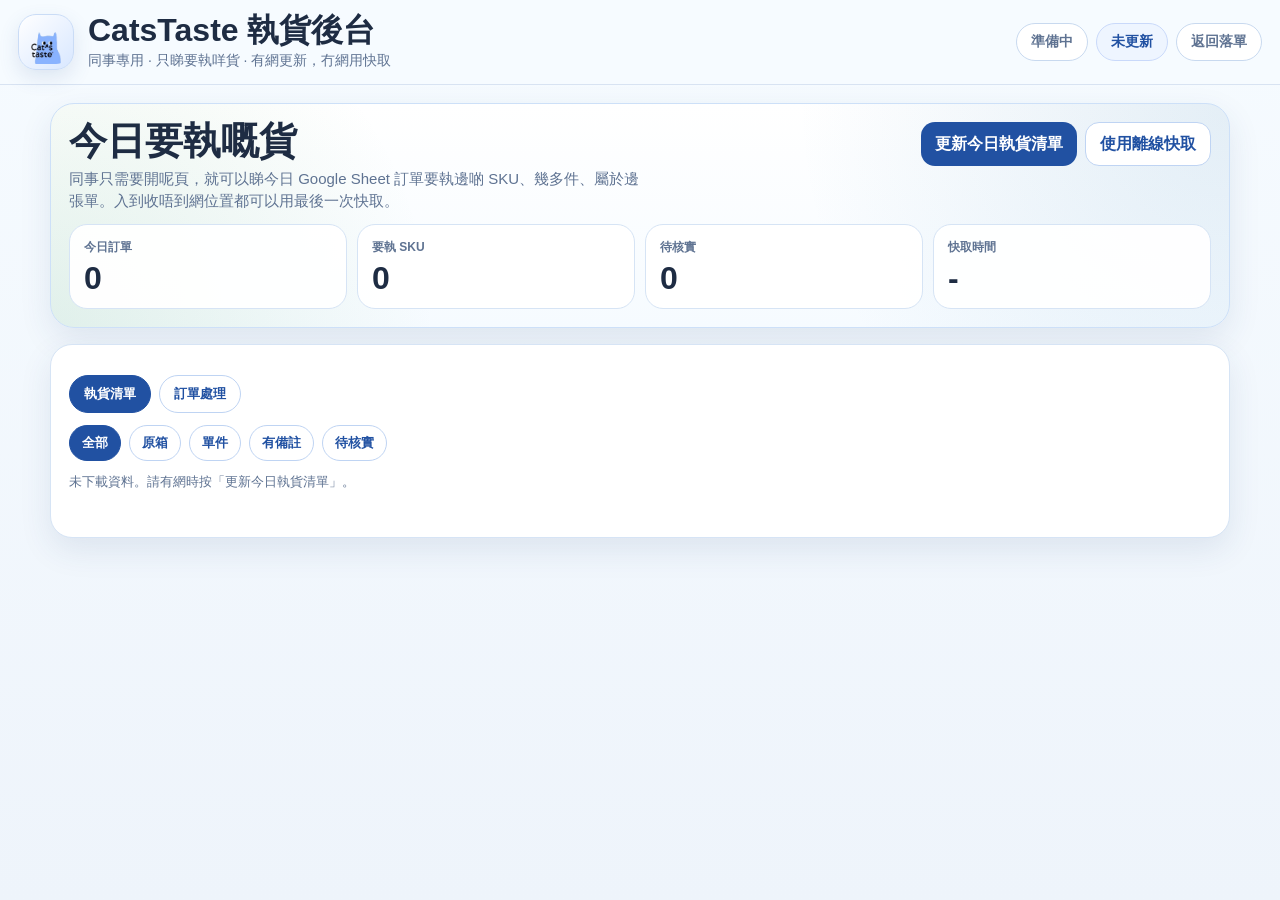
==== packing.html @ 2a374458 "Add files via upload" ====
<!doctype html>
<html lang="zh-HK">
<head>
  <meta charset="utf-8" />
  <meta name="viewport" content="width=device-width, initial-scale=1, viewport-fit=cover" />
  <title>CatsTaste 執貨後台</title>
  <link rel="manifest" href="./manifest.webmanifest" />
  <link rel="icon" href="./icon-192.png" type="image/png" />
  <style>
    :root {
      --bg: #eef4fb;
      --panel: #ffffff;
      --line: #d8e3f2;
      --ink: #1e2c43;
      --muted: #5f7392;
      --brand: #2151a2;
      --brand-soft: #dcebff;
      --ok: #13795b;
      --ok-soft: #eafaf2;
      --warn: #9a5800;
      --warn-soft: #fff5e3;
      --bad: #b42318;
      --bad-soft: #fff3f2;
      --radius: 18px;
      --shadow: 0 12px 32px rgba(39, 72, 122, 0.10);
      --tasty: #F5C842;
      --healthy: #5BAD6F;
      --purrfect: #4A90C4;
      --kitten: #F48FB1;
      --senior: #9B59B6;
      --snack: #F39C12;
    }
    * { box-sizing: border-box; }
    html, body { margin: 0; padding: 0; background: linear-gradient(180deg, #f6fbff 0%, var(--bg) 100%); color: var(--ink); font-family: "Segoe UI", "PingFang TC", "Microsoft JhengHei", sans-serif; }
    body { min-height: 100vh; }
    a { color: inherit; text-decoration: none; }
    button, input { font: inherit; }
    button {
      border: 0;
      border-radius: 14px;
      min-height: 44px;
      padding: 0 14px;
      background: var(--brand);
      color: #fff;
      font-weight: 800;
      cursor: pointer;
    }
    button.secondary {
      background: #fff;
      color: var(--brand);
      border: 1px solid #bfd4f3;
    }
    button.ghost {
      background: transparent;
      color: var(--brand);
      border: 1px dashed #bfd4f3;
    }
    input {
      width: 100%;
      min-height: 46px;
      border-radius: 14px;
      border: 1px solid #cddcf2;
      padding: 0 14px;
      background: #fff;
      color: var(--ink);
    }
    .topbar {
      position: sticky;
      top: 0;
      z-index: 10;
      display:flex;
      justify-content:space-between;
      align-items:center;
      gap: 12px;
      padding: 14px 18px;
      background: rgba(246, 251, 255, 0.96);
      border-bottom: 1px solid var(--line);
      backdrop-filter: blur(12px);
    }
    .brand {
      display:flex;
      align-items:center;
      gap: 14px;
      min-width: 0;
    }
    .logo {
      width: 56px;
      height: 56px;
      border-radius: 18px;
      background: linear-gradient(135deg, #ffffff 0%, #d8e7ff 100%);
      border: 1px solid #cadcf6;
      display:grid;
      place-items:center;
      box-shadow: 0 8px 20px rgba(62, 99, 165, 0.14);
      flex: 0 0 auto;
    }
    .logo img {
      width: 44px;
      height: 44px;
      object-fit: contain;
      border-radius: 12px;
    }
    .brand h1 {
      margin: 0;
      font-size: clamp(24px, 4vw, 32px);
      line-height: 1.05;
    }
    .subtitle {
      margin-top: 4px;
      color: var(--muted);
      font-size: 14px;
    }
    .status {
      display:flex;
      flex-wrap: wrap;
      gap: 8px;
      justify-content: flex-end;
    }
    .pill {
      display:inline-flex;
      align-items:center;
      min-height: 38px;
      padding: 0 14px;
      border-radius: 999px;
      border: 1px solid #c8d9ef;
      background: #fff;
      color: var(--muted);
      font-size: 14px;
      font-weight: 800;
    }
    .pill.ok { color: var(--ok); background: var(--ok-soft); border-color: #bde7d1; }
    .pill.warn { color: var(--warn); background: var(--warn-soft); border-color: #ffd79d; }
    .pill.bad { color: var(--bad); background: var(--bad-soft); border-color: #ffcfc9; }
    .pill.info { color: var(--brand); background: #eef5ff; border-color: #c9d9fa; }
    main {
      width: min(1180px, calc(100vw - 24px));
      margin: 18px auto 28px;
      display:grid;
      gap: 16px;
    }
    .hero {
      display:grid;
      gap: 12px;
      padding: 18px;
      border: 1px solid #cde0f8;
      border-radius: 24px;
      background:
        radial-gradient(circle at top right, rgba(74, 144, 196, .15), transparent 36%),
        radial-gradient(circle at left bottom, rgba(91, 173, 111, .14), transparent 32%),
        linear-gradient(180deg, #ffffff 0%, #f6fbff 100%);
      box-shadow: var(--shadow);
    }
    .hero-head {
      display:flex;
      justify-content:space-between;
      gap: 14px;
      align-items:flex-start;
      flex-wrap: wrap;
    }
    .hero h2 {
      margin: 0;
      font-size: clamp(26px, 4vw, 38px);
      line-height: 1;
    }
    .hero p {
      margin: 8px 0 0;
      color: var(--muted);
      font-size: 15px;
      line-height: 1.45;
      max-width: 70ch;
    }
    .hero-actions {
      display:flex;
      flex-wrap: wrap;
      gap: 8px;
    }
    .stats {
      display:grid;
      grid-template-columns: repeat(4, minmax(0, 1fr));
      gap: 10px;
    }
    .stat {
      padding: 14px;
      border-radius: 18px;
      border: 1px solid #d6e4f5;
      background: rgba(255,255,255,.96);
    }
    .stat span {
      display:block;
      font-size: 12px;
      color: var(--muted);
      font-weight: 700;
    }
    .stat strong {
      display:block;
      margin-top: 6px;
      font-size: clamp(24px, 4vw, 32px);
      line-height: 1;
    }
    .card {
      padding: 18px;
      border-radius: 22px;
      border: 1px solid #d6e4f5;
      background: #fff;
      box-shadow: var(--shadow);
    }
    .filter-row {
      display:flex;
      gap: 8px;
      flex-wrap: wrap;
      margin-top: 12px;
    }
    .filter-row button {
      min-height: 36px;
      padding: 0 12px;
      border-radius: 999px;
      background: #fff;
      color: var(--brand);
      border: 1px solid #bfd4f3;
      font-size: 13px;
    }
    .filter-row button.active {
      background: var(--brand);
      color: #fff;
      border-color: var(--brand);
    }
    .status-line {
      margin-top: 12px;
      color: var(--muted);
      font-size: 13px;
      line-height: 1.45;
    }
    .packing-list {
      display:grid;
      gap: 12px;
      margin-top: 14px;
    }
    .packing-item {
      border: 1px solid #d9e4f6;
      border-left: 8px solid var(--series-color, #6B7A90);
      border-radius: 20px;
      background: linear-gradient(180deg, #ffffff 0%, var(--series-soft, #f8fbff) 100%);
      padding: 14px;
      display:grid;
      gap: 12px;
    }
    .packing-top {
      display:grid;
      grid-template-columns: minmax(0, 1fr) auto;
      gap: 12px;
      align-items:start;
    }
    .packing-sku {
      display:flex;
      flex-wrap: wrap;
      gap: 8px;
      align-items:center;
      font-weight: 900;
      font-size: 18px;
    }
    .packing-badge {
      display:inline-flex;
      align-items:center;
      min-height: 28px;
      padding: 0 10px;
      border-radius: 999px;
      border: 1px solid #d7e3f3;
      background: #fff;
      color: var(--muted);
      font-size: 12px;
      font-weight: 800;
    }
    .packing-name {
      margin-top: 6px;
      color: var(--muted);
      line-height: 1.4;
      font-size: 14px;
    }
    .packing-qty {
      text-align:right;
      color: var(--brand);
      font-size: clamp(28px, 4vw, 38px);
      font-weight: 900;
      line-height: 1;
      white-space: nowrap;
    }
    .packing-qty span {
      display:block;
      margin-top: 6px;
      font-size: 12px;
      color: var(--muted);
      font-weight: 700;
    }
    .packing-meta {
      display:flex;
      flex-wrap:wrap;
      gap: 8px;
    }
    .packing-meta span {
      display:inline-flex;
      align-items:center;
      min-height: 30px;
      padding: 0 10px;
      border-radius: 999px;
      border:1px solid #d7e3f3;
      background:#fff;
      color: var(--muted);
      font-size: 12px;
      font-weight: 800;
    }
    .order-list {
      display:grid;
      gap: 8px;
    }
    .view-switch {
      display:flex;
      gap: 8px;
      flex-wrap: wrap;
      margin-top: 12px;
    }
    .view-switch button {
      min-height: 38px;
      padding: 0 14px;
      border-radius: 999px;
      background: #fff;
      color: var(--brand);
      border: 1px solid #bfd4f3;
      font-size: 13px;
      font-weight: 800;
    }
    .view-switch button.active {
      background: var(--brand);
      color: #fff;
      border-color: var(--brand);
    }
    .order-row {
      display:grid;
      grid-template-columns: minmax(0, 1fr) auto;
      gap: 10px;
      border-top: 1px dashed #d7e3f3;
      padding-top: 10px;
    }
    .order-row:first-child {
      border-top: 0;
      padding-top: 0;
    }
    .order-head {
      display:flex;
      flex-wrap:wrap;
      gap: 8px;
      align-items:center;
      font-weight: 900;
      font-size: 13px;
    }
    .order-head .person {
      color: var(--muted);
      font-weight: 700;
    }
    .order-note {
      margin-top: 6px;
      padding: 8px 10px;
      border-radius: 12px;
      border: 1px solid #ffd89c;
      background: #fff7e6;
      color: #8b4c00;
      font-size: 12px;
      line-height: 1.4;
      overflow-wrap:anywhere;
    }
    .order-qty {
      text-align:right;
      font-size: 22px;
      font-weight: 900;
      color: var(--brand);
      white-space: nowrap;
    }
    .order-qty span {
      display:block;
      margin-top: 3px;
      color: var(--muted);
      font-size: 11px;
      font-weight: 700;
    }
    .orders-board {
      display:grid;
      gap: 12px;
      margin-top: 14px;
    }
    .order-card {
      border: 1px solid #d9e4f6;
      border-radius: 20px;
      background: linear-gradient(180deg, #ffffff 0%, #f8fbff 100%);
      padding: 14px;
      display:grid;
      gap: 10px;
    }
    .order-card.needs-send {
      border-color: #ffd79d;
      box-shadow: inset 0 0 0 1px rgba(154, 88, 0, 0.08);
    }
    .order-card.sent-check {
      border-color: #c9d9fa;
    }
    .order-card.verified {
      border-color: #bde7d1;
    }
    .order-card-top {
      display:grid;
      grid-template-columns: minmax(0, 1fr) auto;
      gap: 10px;
      align-items:start;
    }
    .order-card-head {
      display:flex;
      flex-wrap: wrap;
      gap: 8px;
      align-items:center;
    }
    .order-card-head strong {
      font-size: 18px;
    }
    .order-card-meta {
      color: var(--muted);
      font-size: 12px;
      line-height: 1.45;
    }
    .order-card-total {
      text-align:right;
      font-size: 28px;
      line-height: 1;
      font-weight: 900;
      color: var(--brand);
      white-space: nowrap;
    }
    .order-card-total span {
      display:block;
      margin-top: 6px;
      color: var(--muted);
      font-size: 12px;
      font-weight: 700;
    }
    .order-contact {
      display:grid;
      gap: 8px;
      padding: 10px 12px;
      border-radius: 16px;
      border: 1px solid #d9e4f6;
      background: #fff;
    }
    .order-contact strong {
      font-size: 16px;
    }
    .order-address {
      color: var(--muted);
      font-size: 13px;
      line-height: 1.45;
      overflow-wrap:anywhere;
    }
    .order-items {
      display:grid;
      gap: 6px;
    }
    .order-item-line {
      display:flex;
      justify-content:space-between;
      gap: 10px;
      padding: 8px 10px;
      border-radius: 14px;
      background: #fff;
      border: 1px solid #e1e8f5;
      font-size: 13px;
    }
    .order-item-line strong {
      display:block;
      font-size: 13px;
    }
    .order-item-line span {
      color: var(--muted);
      font-size: 12px;
    }
    .order-notes {
      display:grid;
      gap: 8px;
    }
    .order-note-block {
      padding: 10px 12px;
      border-radius: 14px;
      border: 1px solid #ffd89c;
      background: #fff7e6;
      color: #8b4c00;
      font-size: 13px;
      line-height: 1.45;
      overflow-wrap:anywhere;
    }
    .order-actions {
      display:grid;
      grid-template-columns: repeat(4, minmax(0, 1fr));
      gap: 8px;
    }
    .order-actions button {
      min-height: 40px;
      padding: 0 10px;
      font-size: 13px;
    }
    .empty {
      padding: 20px;
      border: 1px dashed #bfd4f3;
      border-radius: 18px;
      background: #f7fbff;
      color: var(--muted);
      text-align: center;
      line-height: 1.45;
    }
    @media (max-width: 900px) {
      .stats { grid-template-columns: repeat(2, minmax(0, 1fr)); }
    }
    @media (max-width: 640px) {
      .topbar { padding: 12px; }
      .brand { gap: 10px; }
      .logo { width: 48px; height: 48px; border-radius: 14px; }
      .logo img { width: 36px; height: 36px; }
      .subtitle { font-size: 13px; }
      main { width: min(100vw - 14px, 100%); margin: 10px auto 20px; }
      .hero, .card { padding: 14px; border-radius: 18px; }
      .stats { grid-template-columns: 1fr; }
      .filter-row {
        overflow:auto;
        flex-wrap: nowrap;
        padding-bottom: 2px;
      }
      .packing-top,
      .order-row,
      .order-card-top { grid-template-columns: 1fr; }
      .packing-qty,
      .order-qty,
      .order-card-total { text-align:left; }
      .order-actions { grid-template-columns: 1fr 1fr; }
    }
  </style>
</head>
<body>
  <header class="topbar">
    <div class="brand">
      <a class="logo" href="./index.html"><img src="./brand-logo.png" alt="CatsTaste" /></a>
      <div>
        <h1>CatsTaste 執貨後台</h1>
        <div class="subtitle">同事專用 · 只睇要執咩貨 · 有網更新，冇網用快取</div>
      </div>
    </div>
    <div class="status">
      <span id="onlinePill" class="pill">準備中</span>
      <span id="cachePill" class="pill info">未更新</span>
      <a class="pill" href="./index.html">返回落單</a>
    </div>
  </header>

  <main>
    <section class="hero">
      <div class="hero-head">
        <div>
          <h2>今日要執嘅貨</h2>
          <p>同事只需要開呢頁，就可以睇今日 Google Sheet 訂單要執邊啲 SKU、幾多件、屬於邊張單。入到收唔到網位置都可以用最後一次快取。</p>
        </div>
        <div class="hero-actions">
          <button id="refreshBtn" type="button">更新今日執貨清單</button>
          <button id="useCacheBtn" class="secondary" type="button">使用離線快取</button>
        </div>
      </div>
      <div class="stats">
        <div class="stat"><span>今日訂單</span><strong id="orderCount">0</strong></div>
        <div class="stat"><span>要執 SKU</span><strong id="skuCount">0</strong></div>
        <div class="stat"><span>待核實</span><strong id="followCount">0</strong></div>
        <div class="stat"><span>快取時間</span><strong id="cacheTime">-</strong></div>
      </div>
    </section>

    <section class="card">
      <div class="view-switch" id="viewSwitch">
        <button type="button" class="active" data-view="packing">執貨清單</button>
        <button type="button" data-view="orders">訂單處理</button>
      </div>
      <div class="filter-row" id="filterRow">
        <button type="button" class="active" data-filter="all">全部</button>
        <button type="button" data-filter="box">原箱</button>
        <button type="button" data-filter="unit">單件</button>
        <button type="button" data-filter="note">有備註</button>
        <button type="button" data-filter="unverified">待核實</button>
      </div>
      <div id="statusLine" class="status-line">未下載資料。請有網時按「更新今日執貨清單」。</div>
      <div id="packingList" class="packing-list"></div>
      <div id="ordersBoard" class="orders-board" hidden></div>
    </section>
  </main>

  <script>
    const $ = (id) => document.getElementById(id);
    const DEFAULT_SCRIPT_URL = 'https://script.google.com/macros/s/AKfycbxhmQKohp7H01gnBpp4hiVYvU4l6QkB82x8EfpaQN5wMLIqX-4D0SJcjOweo195Hwe5/exec';
    const SETTINGS_KEY = 'catstaste_order_settings_v1';
    const PACKING_CACHE_KEY = 'catstaste_packing_dashboard_cache_v1';
    const money = (n) => 'HK$' + (Number(n || 0)).toFixed(2).replace(/\\.00$/, '');
    let latestSheetDashboard = null;
    let currentView = 'packing';
    let packingViewFilter = 'all';
    let packingSortMode = 'qty';

    function htmlEscape(s) {
      return String(s ?? '').replace(/[&<>\"']/g, ch => ({'&':'&amp;','<':'&lt;','>':'&gt;','\"':'&quot;',"'":'&#39;'}[ch]));
    }

    function loadSettings() {
      const defaults = { syncUrl: DEFAULT_SCRIPT_URL };
      try {
        const saved = JSON.parse(localStorage.getItem(SETTINGS_KEY) || '{}');
        return { ...defaults, ...saved, syncUrl: DEFAULT_SCRIPT_URL };
      } catch {
        return defaults;
      }
    }

    function scriptUrl() {
      return (loadSettings().syncUrl || DEFAULT_SCRIPT_URL).trim();
    }

    function jsonp(url, params={}, timeoutMs=15000) {
      return new Promise((resolve, reject) => {
        const cb = 'ct_pack_' + Date.now() + '_' + Math.random().toString(16).slice(2);
        const qs = new URLSearchParams({ ...params, callback: cb, _ts: Date.now() });
        const sep = url.includes('?') ? '&' : '?';
        const script = document.createElement('script');
        let settled = false;
        const timer = setTimeout(() => {
          cleanup();
          reject(new Error('讀取逾時，請檢查 Google Apps Script。'));
        }, timeoutMs);
        function cleanup() {
          clearTimeout(timer);
          delete window[cb];
          script.remove();
        }
        window[cb] = (data) => {
          if (settled) return;
          settled = true;
          cleanup();
          resolve(data);
        };
        script.onerror = () => {
          if (settled) return;
          settled = true;
          cleanup();
          reject(new Error('網絡或 Script 載入失敗。'));
        };
        script.src = url + sep + qs.toString();
        document.body.appendChild(script);
      });
    }

    function productSeriesTheme(category) {
      const text = String(category || '');
      if (text.includes('Tasty')) return { color: '#F5C842', ink: '#2f2400', soft: 'rgba(245, 200, 66, .13)' };
      if (text.includes('Healthy')) return { color: '#5BAD6F', ink: '#ffffff', soft: 'rgba(91, 173, 111, .12)' };
      if (text.includes('Purrfect') || text.includes('主食罐')) return { color: '#4A90C4', ink: '#ffffff', soft: 'rgba(74, 144, 196, .12)' };
      if (text.includes('Kitten')) return { color: '#F48FB1', ink: '#401124', soft: 'rgba(244, 143, 177, .14)' };
      if (text.includes('Senior')) return { color: '#9B59B6', ink: '#ffffff', soft: 'rgba(155, 89, 182, .12)' };
      if (text.includes('Snack')) return { color: '#F39C12', ink: '#2d1800', soft: 'rgba(243, 156, 18, .14)' };
      return { color: '#6B7A90', ink: '#ffffff', soft: 'rgba(107, 122, 144, .10)' };
    }

    function productSeriesLabel(category) {
      const text = String(category || '');
      if (text.includes('Tasty')) return 'Tasty';
      if (text.includes('Healthy')) return 'Healthy';
      if (text.includes('Purrfect') || text.includes('主食罐')) return 'Purrfect';
      if (text.includes('Kitten')) return 'Kitten';
      if (text.includes('Senior')) return 'Senior 7+';
      if (text.includes('Snack')) return 'Snack';
      return text || '其他';
    }

    function isVerifiedStatus(status) {
      return status === 'verified' || status === 'synced';
    }

    function syncStatusLabel(status) {
      return {
        pending: '未同步',
        syncing: '送出中',
        failed: '送出失敗',
        sent_unverified: '已送出未核實',
        verified: '已核實',
        synced: '已核實'
      }[status] || status || '未同步';
    }

    function syncPillClass(status) {
      if (isVerifiedStatus(status)) return 'pill ok';
      if (status === 'sent_unverified') return 'pill info';
      if (status === 'failed') return 'pill bad';
      return 'pill warn';
    }

    function savePackingDashboardCache(data) {
      if (!data || !data.ok) return;
      try {
        localStorage.setItem(PACKING_CACHE_KEY, JSON.stringify({ ...data, cachedAt: new Date().toLocaleString('sv-SE', { hour12: false, timeZone: 'Asia/Hong_Kong' }) }));
      } catch (err) {
        console.warn('cache save failed', err);
      }
    }

    function loadPackingDashboardCache() {
      try {
        const cached = JSON.parse(localStorage.getItem(PACKING_CACHE_KEY) || 'null');
        if (cached && cached.ok) {
          latestSheetDashboard = cached;
          renderPackingPage();
          return true;
        }
      } catch (err) {
        console.warn('cache load failed', err);
      }
      return false;
    }

    function packingDashboardAgeText(data) {
      if (!data) return '未更新';
      const when = data.cachedAt || data.serverTime || '';
      if (!when) return '已快取';
      return String(when).replace('T', ' ').slice(0, 16);
    }

    function buildPackingRowsForApp(data) {
      const map = {};
      const orders = (data && data.todayOrderCards) || [];
      orders.forEach(order => {
        (order.items || []).forEach(item => {
          const sku = String(item.sku || '').toUpperCase();
          if (!sku) return;
          const mode = item.priceMode === 'box' ? '原箱' : '單件';
          const key = `${sku}|${mode}`;
          if (!map[key]) {
            map[key] = {
              sku,
              mode,
              product: item.name || '',
              qty: 0,
              amount: 0,
              orderCount: 0,
              noteCount: 0,
              unverifiedCount: 0,
              category: item.category || '',
              orders: []
            };
          }
          const qty = Number(item.qty || 0);
          const noteText = [order.notes, order.staffNotes].filter(Boolean).join(' / ');
          map[key].qty += qty;
          map[key].amount += Number(item.lineSubtotal || 0);
          map[key].orderCount += 1;
          if (noteText) map[key].noteCount += 1;
          if (!isVerifiedStatus(order.syncStatus)) map[key].unverifiedCount += 1;
          map[key].orders.push({
            orderId: order.orderId || '',
            customerName: order.customerName || '',
            qty,
            status: order.syncStatus || '',
            notes: noteText
          });
        });
      });
      return Object.values(map);
    }

    function matchesPackingFilter(row) {
      if (packingViewFilter === 'box') return row.mode === '原箱';
      if (packingViewFilter === 'unit') return row.mode === '單件';
      if (packingViewFilter === 'note') return row.noteCount > 0;
      if (packingViewFilter === 'unverified') return row.unverifiedCount > 0;
      return true;
    }

    function sortPackingRows(rows) {
      const copy = rows.slice();
      if (packingSortMode === 'sku') {
        return copy.sort((a, b) => String(a.sku).localeCompare(String(b.sku)) || String(a.mode).localeCompare(String(b.mode)));
      }
      return copy.sort((a, b) => {
        if (Number(b.qty || 0) !== Number(a.qty || 0)) return Number(b.qty || 0) - Number(a.qty || 0);
        return String(a.sku).localeCompare(String(b.sku)) || String(a.mode).localeCompare(String(b.mode));
      });
    }

    function syncFilterButtons() {
      document.querySelectorAll('#filterRow button').forEach(btn => {
        btn.classList.toggle('active', btn.dataset.filter === packingViewFilter);
      });
      $('sortBtn').textContent = packingSortMode === 'qty' ? '數量優先' : 'SKU 排序';
    }

    function syncViewButtons() {
      document.querySelectorAll('#viewSwitch button').forEach(btn => {
        btn.classList.toggle('active', btn.dataset.view === currentView);
      });
      const packingMode = currentView === 'packing';
      $('packingList').hidden = !packingMode;
      $('ordersBoard').hidden = packingMode;
      $('filterRow').style.display = packingMode ? 'flex' : 'none';
      $('sortBtn').style.display = packingMode ? '' : 'none';
    }

    function buildSheetReceiptText(order) {
      if (order.whatsappText) return order.whatsappText;
      const itemText = (order.items || []).map(item => {
        const mode = item.priceMode === 'box' ? '原箱' : '單件';
        return `- ${item.name || item.sku || ''} (${item.sku || ''}) ${mode} x${Number(item.qty || 0)}`;
      }).join('\n');
      return `Hi ${order.customerName || ''}，以下係你嘅預訂單：\n\nOrder No: ${order.orderId || ''}\n\n${itemText}\n\n優惠後應收：${money(order.total || 0)}\n\n送貨地址：${order.address || ''}\n\n請核對資料，多謝。`;
    }

    async function copyText(text, successMessage) {
      try {
        await navigator.clipboard.writeText(text || '');
        $('statusLine').textContent = successMessage;
      } catch {
        $('statusLine').textContent = '複製失敗，請手動選取文字。';
      }
    }

    async function markVerifiedOnServer(order) {
      const payload = { ...order, action: 'markVerifiedOrder' };
      const res = await fetch(scriptUrl(), {
        method: 'POST',
        headers: { 'Content-Type': 'application/json' },
        body: JSON.stringify(payload)
      });
      const data = await res.json();
      if (!data || !data.ok) throw new Error((data && data.error) || '更新失敗');
      return data;
    }

    async function handleOrderAction(action, orderId) {
      const data = latestSheetDashboard;
      const order = ((data && data.todayOrderCards) || []).find(o => String(o.orderId) === String(orderId));
      if (!order) return;
      if (action === 'copyWhatsapp') return copyText(buildSheetReceiptText(order), `已複製 ${orderId} 嘅 WhatsApp 文字。`);
      if (action === 'copyAddress') return copyText(`${order.customerName || ''}\n${order.phone || ''}\n${order.address || ''}`.trim(), `已複製 ${orderId} 嘅地址資料。`);
      if (action === 'copyOrder') return copyText(`${order.orderId}\n${order.itemsText || ''}\n總額：${money(order.total || 0)}`, `已複製 ${orderId} 嘅訂單摘要。`);
      if (action === 'markVerified') {
        if (String(order.syncStatus || '') === 'verified' || String(order.syncStatus || '') === 'synced') {
          $('statusLine').textContent = `${orderId} 已經係已核實。`;
          return;
        }
        if (!navigator.onLine) {
          $('statusLine').textContent = '目前離線，未能更新核實狀態。';
          return;
        }
        try {
          $('statusLine').textContent = `正在更新 ${orderId} 為已核實...`;
          await markVerifiedOnServer(order);
          await refreshSheetDashboard(false);
          $('statusLine').textContent = `${orderId} 已更新為已核實。`;
        } catch (err) {
          $('statusLine').textContent = `更新 ${orderId} 失敗：${String(err && err.message ? err.message : err)}`;
        }
      }
    }

    function renderOrdersBoard(data, filteredOrders) {
      $('ordersBoard').innerHTML = filteredOrders.map(order => {
        const itemRows = (order.items || []).map(item => {
          const mode = item.priceMode === 'box' ? '原箱' : '單件';
          return `<div class="order-item-line">
            <div>
              <strong>${htmlEscape(item.name || item.sku || '')}</strong>
              <span>${htmlEscape(item.sku || '')} · ${htmlEscape(mode)}</span>
            </div>
            <div>x ${Number(item.qty || 0)}</div>
          </div>`;
        }).join('') || '<div class="empty">呢張單未有商品。</div>';
        const notes = [
          order.notes ? `<div class="order-note-block"><strong>客人備註</strong><br>${htmlEscape(order.notes)}</div>` : '',
          order.staffNotes ? `<div class="order-note-block"><strong>同事備註</strong><br>${htmlEscape(order.staffNotes)}</div>` : ''
        ].join('');
        const cls = isVerifiedStatus(order.syncStatus) ? 'verified' : order.syncStatus === 'sent_unverified' ? 'sent-check' : 'needs-send';
        return `<div class="order-card ${cls}">
          <div class="order-card-top">
            <div>
              <div class="order-card-head">
                <strong>${htmlEscape(order.orderId || '')}</strong>
                <span class="${syncPillClass(order.syncStatus)}">${htmlEscape(syncStatusLabel(order.syncStatus))}</span>
              </div>
              <div class="order-card-meta">${htmlEscape(order.createdAt || '')} · ${htmlEscape(order.staffName || '')} · ${htmlEscape(order.deviceId || '')}</div>
            </div>
            <div class="order-card-total">${money(order.total || 0)}<span>${Number(order.itemCount || 0)} 件</span></div>
          </div>
          <div class="order-contact">
            <strong>${htmlEscape(order.customerName || '未填客人')}</strong>
            <div>${htmlEscape(order.phone || '未填 WhatsApp')}</div>
            <div class="order-address">${htmlEscape(order.address || '未填地址')}</div>
          </div>
          <div class="order-items">${itemRows}</div>
          ${notes ? `<div class="order-notes">${notes}</div>` : ''}
          <div class="order-actions">
            <button type="button" class="secondary" onclick="handlePackingOrderAction('copyWhatsapp','${htmlEscape(order.orderId || '')}')">複製 WhatsApp</button>
            <button type="button" class="secondary" onclick="handlePackingOrderAction('copyAddress','${htmlEscape(order.orderId || '')}')">複製地址</button>
            <button type="button" class="secondary" onclick="handlePackingOrderAction('copyOrder','${htmlEscape(order.orderId || '')}')">複製摘要</button>
            <button type="button" onclick="handlePackingOrderAction('markVerified','${htmlEscape(order.orderId || '')}')">${isVerifiedStatus(order.syncStatus) ? '已核實' : '標記已核實'}</button>
          </div>
        </div>`;
      }).join('') || '<div class="empty">搵唔到符合條件嘅訂單。</div>';
    }

    function renderPackingPage() {
      const data = latestSheetDashboard;
      const online = navigator.onLine;
      $('onlinePill').textContent = online ? 'Online' : '離線';
      $('onlinePill').className = online ? 'pill ok' : 'pill warn';
      $('cachePill').textContent = data ? `快取 ${packingDashboardAgeText(data)}` : '未更新';
      $('cacheTime').textContent = data ? packingDashboardAgeText(data).slice(11, 16) || '已更新' : '-';
      syncViewButtons();
      if (!data || !data.ok) {
        $('orderCount').textContent = '0';
        $('skuCount').textContent = '0';
        $('followCount').textContent = '0';
        $('statusLine').textContent = '未下載資料。請有網時按「更新今日執貨清單」，之後冇網都可以開呢頁用最後一次快取。';
        $('packingList').innerHTML = '<div class="empty">未有執貨資料。</div>';
        $('ordersBoard').innerHTML = '<div class="empty">未有訂單資料。</div>';
        return;
      }

      const rows = sortPackingRows(buildPackingRowsForApp(data));
      const orders = ((data && data.todayOrderCards) || []).slice();
      const filtered = rows.filter(row => {
        if (!matchesPackingFilter(row)) return false;
        return true;
      });
      $('orderCount').textContent = Number(data.todayOrders || 0);
      $('skuCount').textContent = rows.length;
      $('followCount').textContent = Number(data.followUpCount || 0);
      const filterLabel = packingViewFilter === 'all' ? '全部' : packingViewFilter === 'box' ? '原箱' : packingViewFilter === 'unit' ? '單件' : packingViewFilter === 'note' ? '有備註' : '待核實';
      $('statusLine').textContent = currentView === 'packing'
        ? `${packingDashboardAgeText(data)} · ${online ? '可更新最新資料' : '目前離線，正使用快取'} · ${filterLabel} · 顯示 ${filtered.length}/${rows.length} 個執貨項目`
        : `${packingDashboardAgeText(data)} · ${online ? '可更新最新資料' : '目前離線，正使用快取'} · 顯示 ${orders.length}/${Number(data.todayOrders || 0)} 張訂單`;
      syncFilterButtons();

      $('packingList').innerHTML = filtered.map(row => {
        const theme = productSeriesTheme(row.category);
        const orderRows = row.orders.slice().sort((a, b) => String(a.orderId).localeCompare(String(b.orderId))).map(order => `
          <div class="order-row">
            <div>
              <div class="order-head">
                <span>${htmlEscape(order.orderId)}</span>
                ${order.customerName ? `<span class="person">${htmlEscape(order.customerName)}</span>` : ''}
                <span class="${syncPillClass(order.status)}">${htmlEscape(syncStatusLabel(order.status))}</span>
              </div>
              ${order.notes ? `<div class="order-note">${htmlEscape(order.notes)}</div>` : ''}
            </div>
            <div class="order-qty">x ${Number(order.qty || 0)}<span>${row.mode}</span></div>
          </div>
        `).join('');
        return `
          <div class="packing-item" style="--series-color:${theme.color};--series-soft:${theme.soft}">
            <div class="packing-top">
              <div>
                <div class="packing-sku">
                  <span>${htmlEscape(row.sku)}</span>
                  <span class="packing-badge">${htmlEscape(row.mode)}</span>
                </div>
                <div class="packing-name">${htmlEscape(row.product || '')}</div>
              </div>
              <div class="packing-qty">x ${Number(row.qty || 0)}<span>${money(row.amount || 0)}</span></div>
            </div>
            <div class="packing-meta">
              <span>${htmlEscape(productSeriesLabel(row.category || ''))}</span>
              <span>${row.orderCount} 張單</span>
              ${row.noteCount ? `<span>備註 ${row.noteCount}</span>` : ''}
              ${row.unverifiedCount ? `<span>待核實 ${row.unverifiedCount}</span>` : '<span>全部已核實</span>'}
            </div>
            <div class="order-list">${orderRows}</div>
          </div>
        `;
      }).join('') || '<div class="empty">搵唔到符合條件嘅執貨項目。</div>';
      renderOrdersBoard(data, orders);
    }

    async function refreshSheetDashboard(showMessage = true) {
      if (!scriptUrl()) return;
      if (!navigator.onLine) {
        loadPackingDashboardCache();
        return;
      }
      try {
        $('statusLine').textContent = '正在讀取 Google Sheet 今日執貨資料...';
        const data = await jsonp(scriptUrl(), { action: 'sheetSummary' }, 22000);
        if (!data || !data.ok) throw new Error('讀取資料失敗');
        latestSheetDashboard = data;
        savePackingDashboardCache(data);
        renderPackingPage();
      } catch (err) {
        loadPackingDashboardCache();
        $('statusLine').textContent = '讀取 Google Sheet 失敗，已改用最後一次快取。';
      }
    }

    function registerSW() {
      if ('serviceWorker' in navigator) {
        navigator.serviceWorker.register('./service-worker.js').catch(() => {});
      }
    }

    $('refreshBtn').addEventListener('click', () => refreshSheetDashboard(true));
    $('useCacheBtn').addEventListener('click', () => loadPackingDashboardCache());
    $('sortBtn').addEventListener('click', () => {
      packingSortMode = packingSortMode === 'qty' ? 'sku' : 'qty';
      renderPackingPage();
    });
    document.querySelectorAll('#filterRow button').forEach(btn => btn.addEventListener('click', () => {
      packingViewFilter = btn.dataset.filter || 'all';
      renderPackingPage();
    }));
    document.querySelectorAll('#viewSwitch button').forEach(btn => btn.addEventListener('click', () => {
      currentView = btn.dataset.view || 'packing';
      renderPackingPage();
    }));
    window.addEventListener('online', renderPackingPage);
    window.addEventListener('offline', renderPackingPage);
    window.handlePackingOrderAction = handleOrderAction;

    (async function boot() {
      registerSW();
      loadPackingDashboardCache();
      renderPackingPage();
      if (navigator.onLine) refreshSheetDashboard(false);
    })();
  </script>
</body>
</html>
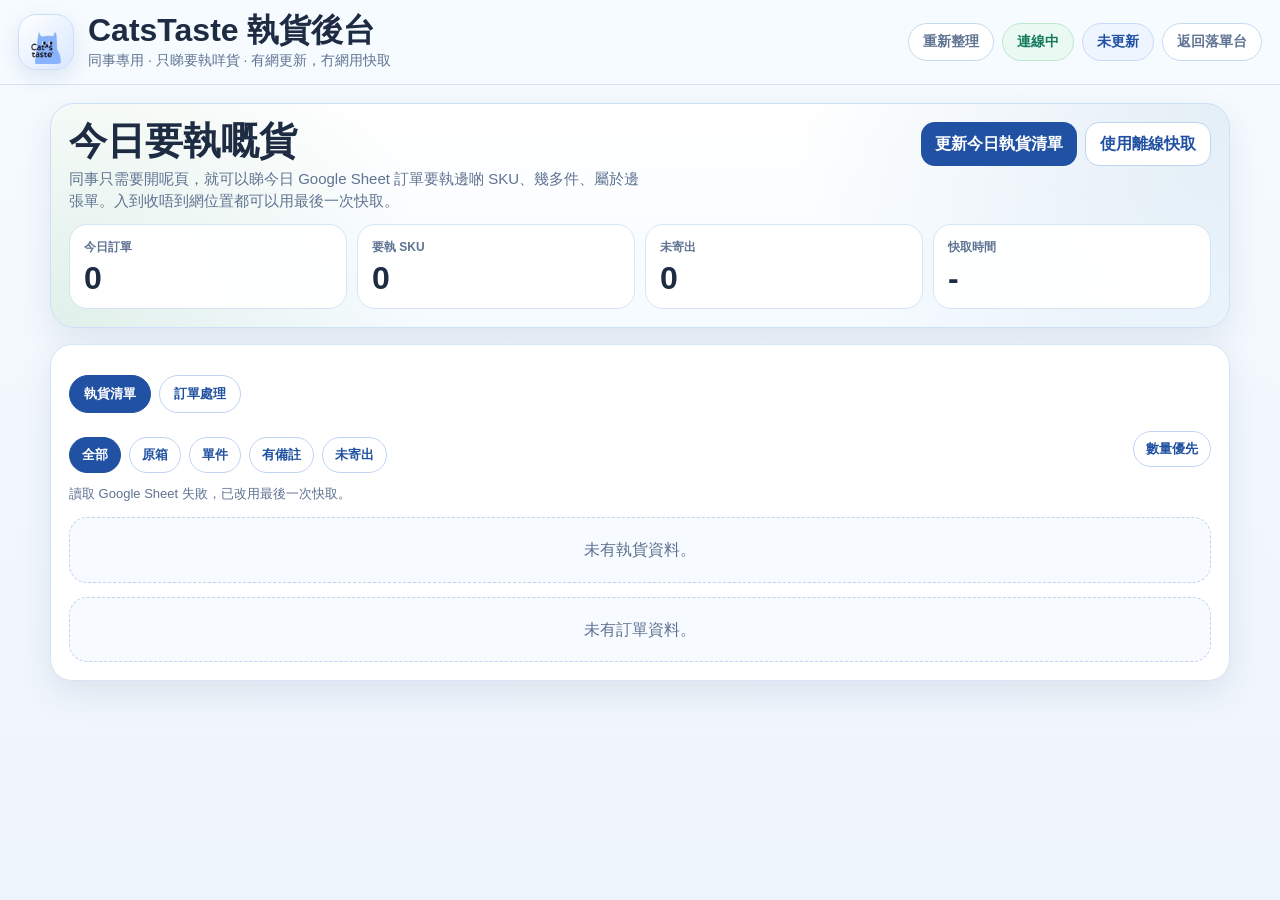
==== commit 424e09e7: "Add files via upload" ====
--- a/packing.html
+++ b/packing.html
@@ -1,542 +1,12 @@
-<!doctype html>
+﻿<!doctype html>
 <html lang="zh-HK">
 <head>
   <meta charset="utf-8" />
   <meta name="viewport" content="width=device-width, initial-scale=1, viewport-fit=cover" />
   <title>CatsTaste 執貨後台</title>
   <link rel="manifest" href="./manifest.webmanifest" />
-  <link rel="icon" href="./icon-192.png" type="image/png" />
-  <style>
-    :root {
-      --bg: #eef4fb;
-      --panel: #ffffff;
-      --line: #d8e3f2;
-      --ink: #1e2c43;
-      --muted: #5f7392;
-      --brand: #2151a2;
-      --brand-soft: #dcebff;
-      --ok: #13795b;
-      --ok-soft: #eafaf2;
-      --warn: #9a5800;
-      --warn-soft: #fff5e3;
-      --bad: #b42318;
-      --bad-soft: #fff3f2;
-      --radius: 18px;
-      --shadow: 0 12px 32px rgba(39, 72, 122, 0.10);
-      --tasty: #F5C842;
-      --healthy: #5BAD6F;
-      --purrfect: #4A90C4;
-      --kitten: #F48FB1;
-      --senior: #9B59B6;
-      --snack: #F39C12;
-    }
-    * { box-sizing: border-box; }
-    html, body { margin: 0; padding: 0; background: linear-gradient(180deg, #f6fbff 0%, var(--bg) 100%); color: var(--ink); font-family: "Segoe UI", "PingFang TC", "Microsoft JhengHei", sans-serif; }
-    body { min-height: 100vh; }
-    a { color: inherit; text-decoration: none; }
-    button, input { font: inherit; }
-    button {
-      border: 0;
-      border-radius: 14px;
-      min-height: 44px;
-      padding: 0 14px;
-      background: var(--brand);
-      color: #fff;
-      font-weight: 800;
-      cursor: pointer;
-    }
-    button.secondary {
-      background: #fff;
-      color: var(--brand);
-      border: 1px solid #bfd4f3;
-    }
-    button.ghost {
-      background: transparent;
-      color: var(--brand);
-      border: 1px dashed #bfd4f3;
-    }
-    input {
-      width: 100%;
-      min-height: 46px;
-      border-radius: 14px;
-      border: 1px solid #cddcf2;
-      padding: 0 14px;
-      background: #fff;
-      color: var(--ink);
-    }
-    .topbar {
-      position: sticky;
-      top: 0;
-      z-index: 10;
-      display:flex;
-      justify-content:space-between;
-      align-items:center;
-      gap: 12px;
-      padding: 14px 18px;
-      background: rgba(246, 251, 255, 0.96);
-      border-bottom: 1px solid var(--line);
-      backdrop-filter: blur(12px);
-    }
-    .brand {
-      display:flex;
-      align-items:center;
-      gap: 14px;
-      min-width: 0;
-    }
-    .logo {
-      width: 56px;
-      height: 56px;
-      border-radius: 18px;
-      background: linear-gradient(135deg, #ffffff 0%, #d8e7ff 100%);
-      border: 1px solid #cadcf6;
-      display:grid;
-      place-items:center;
-      box-shadow: 0 8px 20px rgba(62, 99, 165, 0.14);
-      flex: 0 0 auto;
-    }
-    .logo img {
-      width: 44px;
-      height: 44px;
-      object-fit: contain;
-      border-radius: 12px;
-    }
-    .brand h1 {
-      margin: 0;
-      font-size: clamp(24px, 4vw, 32px);
-      line-height: 1.05;
-    }
-    .subtitle {
-      margin-top: 4px;
-      color: var(--muted);
-      font-size: 14px;
-    }
-    .status {
-      display:flex;
-      flex-wrap: wrap;
-      gap: 8px;
-      justify-content: flex-end;
-    }
-    .pill {
-      display:inline-flex;
-      align-items:center;
-      min-height: 38px;
-      padding: 0 14px;
-      border-radius: 999px;
-      border: 1px solid #c8d9ef;
-      background: #fff;
-      color: var(--muted);
-      font-size: 14px;
-      font-weight: 800;
-    }
-    .pill.ok { color: var(--ok); background: var(--ok-soft); border-color: #bde7d1; }
-    .pill.warn { color: var(--warn); background: var(--warn-soft); border-color: #ffd79d; }
-    .pill.bad { color: var(--bad); background: var(--bad-soft); border-color: #ffcfc9; }
-    .pill.info { color: var(--brand); background: #eef5ff; border-color: #c9d9fa; }
-    main {
-      width: min(1180px, calc(100vw - 24px));
-      margin: 18px auto 28px;
-      display:grid;
-      gap: 16px;
-    }
-    .hero {
-      display:grid;
-      gap: 12px;
-      padding: 18px;
-      border: 1px solid #cde0f8;
-      border-radius: 24px;
-      background:
-        radial-gradient(circle at top right, rgba(74, 144, 196, .15), transparent 36%),
-        radial-gradient(circle at left bottom, rgba(91, 173, 111, .14), transparent 32%),
-        linear-gradient(180deg, #ffffff 0%, #f6fbff 100%);
-      box-shadow: var(--shadow);
-    }
-    .hero-head {
-      display:flex;
-      justify-content:space-between;
-      gap: 14px;
-      align-items:flex-start;
-      flex-wrap: wrap;
-    }
-    .hero h2 {
-      margin: 0;
-      font-size: clamp(26px, 4vw, 38px);
-      line-height: 1;
-    }
-    .hero p {
-      margin: 8px 0 0;
-      color: var(--muted);
-      font-size: 15px;
-      line-height: 1.45;
-      max-width: 70ch;
-    }
-    .hero-actions {
-      display:flex;
-      flex-wrap: wrap;
-      gap: 8px;
-    }
-    .stats {
-      display:grid;
-      grid-template-columns: repeat(4, minmax(0, 1fr));
-      gap: 10px;
-    }
-    .stat {
-      padding: 14px;
-      border-radius: 18px;
-      border: 1px solid #d6e4f5;
-      background: rgba(255,255,255,.96);
-    }
-    .stat span {
-      display:block;
-      font-size: 12px;
-      color: var(--muted);
-      font-weight: 700;
-    }
-    .stat strong {
-      display:block;
-      margin-top: 6px;
-      font-size: clamp(24px, 4vw, 32px);
-      line-height: 1;
-    }
-    .card {
-      padding: 18px;
-      border-radius: 22px;
-      border: 1px solid #d6e4f5;
-      background: #fff;
-      box-shadow: var(--shadow);
-    }
-    .filter-row {
-      display:flex;
-      gap: 8px;
-      flex-wrap: wrap;
-      margin-top: 12px;
-    }
-    .filter-row button {
-      min-height: 36px;
-      padding: 0 12px;
-      border-radius: 999px;
-      background: #fff;
-      color: var(--brand);
-      border: 1px solid #bfd4f3;
-      font-size: 13px;
-    }
-    .filter-row button.active {
-      background: var(--brand);
-      color: #fff;
-      border-color: var(--brand);
-    }
-    .status-line {
-      margin-top: 12px;
-      color: var(--muted);
-      font-size: 13px;
-      line-height: 1.45;
-    }
-    .packing-list {
-      display:grid;
-      gap: 12px;
-      margin-top: 14px;
-    }
-    .packing-item {
-      border: 1px solid #d9e4f6;
-      border-left: 8px solid var(--series-color, #6B7A90);
-      border-radius: 20px;
-      background: linear-gradient(180deg, #ffffff 0%, var(--series-soft, #f8fbff) 100%);
-      padding: 14px;
-      display:grid;
-      gap: 12px;
-    }
-    .packing-top {
-      display:grid;
-      grid-template-columns: minmax(0, 1fr) auto;
-      gap: 12px;
-      align-items:start;
-    }
-    .packing-sku {
-      display:flex;
-      flex-wrap: wrap;
-      gap: 8px;
-      align-items:center;
-      font-weight: 900;
-      font-size: 18px;
-    }
-    .packing-badge {
-      display:inline-flex;
-      align-items:center;
-      min-height: 28px;
-      padding: 0 10px;
-      border-radius: 999px;
-      border: 1px solid #d7e3f3;
-      background: #fff;
-      color: var(--muted);
-      font-size: 12px;
-      font-weight: 800;
-    }
-    .packing-name {
-      margin-top: 6px;
-      color: var(--muted);
-      line-height: 1.4;
-      font-size: 14px;
-    }
-    .packing-qty {
-      text-align:right;
-      color: var(--brand);
-      font-size: clamp(28px, 4vw, 38px);
-      font-weight: 900;
-      line-height: 1;
-      white-space: nowrap;
-    }
-    .packing-qty span {
-      display:block;
-      margin-top: 6px;
-      font-size: 12px;
-      color: var(--muted);
-      font-weight: 700;
-    }
-    .packing-meta {
-      display:flex;
-      flex-wrap:wrap;
-      gap: 8px;
-    }
-    .packing-meta span {
-      display:inline-flex;
-      align-items:center;
-      min-height: 30px;
-      padding: 0 10px;
-      border-radius: 999px;
-      border:1px solid #d7e3f3;
-      background:#fff;
-      color: var(--muted);
-      font-size: 12px;
-      font-weight: 800;
-    }
-    .order-list {
-      display:grid;
-      gap: 8px;
-    }
-    .view-switch {
-      display:flex;
-      gap: 8px;
-      flex-wrap: wrap;
-      margin-top: 12px;
-    }
-    .view-switch button {
-      min-height: 38px;
-      padding: 0 14px;
-      border-radius: 999px;
-      background: #fff;
-      color: var(--brand);
-      border: 1px solid #bfd4f3;
-      font-size: 13px;
-      font-weight: 800;
-    }
-    .view-switch button.active {
-      background: var(--brand);
-      color: #fff;
-      border-color: var(--brand);
-    }
-    .order-row {
-      display:grid;
-      grid-template-columns: minmax(0, 1fr) auto;
-      gap: 10px;
-      border-top: 1px dashed #d7e3f3;
-      padding-top: 10px;
-    }
-    .order-row:first-child {
-      border-top: 0;
-      padding-top: 0;
-    }
-    .order-head {
-      display:flex;
-      flex-wrap:wrap;
-      gap: 8px;
-      align-items:center;
-      font-weight: 900;
-      font-size: 13px;
-    }
-    .order-head .person {
-      color: var(--muted);
-      font-weight: 700;
-    }
-    .order-note {
-      margin-top: 6px;
-      padding: 8px 10px;
-      border-radius: 12px;
-      border: 1px solid #ffd89c;
-      background: #fff7e6;
-      color: #8b4c00;
-      font-size: 12px;
-      line-height: 1.4;
-      overflow-wrap:anywhere;
-    }
-    .order-qty {
-      text-align:right;
-      font-size: 22px;
-      font-weight: 900;
-      color: var(--brand);
-      white-space: nowrap;
-    }
-    .order-qty span {
-      display:block;
-      margin-top: 3px;
-      color: var(--muted);
-      font-size: 11px;
-      font-weight: 700;
-    }
-    .orders-board {
-      display:grid;
-      gap: 12px;
-      margin-top: 14px;
-    }
-    .order-card {
-      border: 1px solid #d9e4f6;
-      border-radius: 20px;
-      background: linear-gradient(180deg, #ffffff 0%, #f8fbff 100%);
-      padding: 14px;
-      display:grid;
-      gap: 10px;
-    }
-    .order-card.needs-send {
-      border-color: #ffd79d;
-      box-shadow: inset 0 0 0 1px rgba(154, 88, 0, 0.08);
-    }
-    .order-card.sent-check {
-      border-color: #c9d9fa;
-    }
-    .order-card.verified {
-      border-color: #bde7d1;
-    }
-    .order-card-top {
-      display:grid;
-      grid-template-columns: minmax(0, 1fr) auto;
-      gap: 10px;
-      align-items:start;
-    }
-    .order-card-head {
-      display:flex;
-      flex-wrap: wrap;
-      gap: 8px;
-      align-items:center;
-    }
-    .order-card-head strong {
-      font-size: 18px;
-    }
-    .order-card-meta {
-      color: var(--muted);
-      font-size: 12px;
-      line-height: 1.45;
-    }
-    .order-card-total {
-      text-align:right;
-      font-size: 28px;
-      line-height: 1;
-      font-weight: 900;
-      color: var(--brand);
-      white-space: nowrap;
-    }
-    .order-card-total span {
-      display:block;
-      margin-top: 6px;
-      color: var(--muted);
-      font-size: 12px;
-      font-weight: 700;
-    }
-    .order-contact {
-      display:grid;
-      gap: 8px;
-      padding: 10px 12px;
-      border-radius: 16px;
-      border: 1px solid #d9e4f6;
-      background: #fff;
-    }
-    .order-contact strong {
-      font-size: 16px;
-    }
-    .order-address {
-      color: var(--muted);
-      font-size: 13px;
-      line-height: 1.45;
-      overflow-wrap:anywhere;
-    }
-    .order-items {
-      display:grid;
-      gap: 6px;
-    }
-    .order-item-line {
-      display:flex;
-      justify-content:space-between;
-      gap: 10px;
-      padding: 8px 10px;
-      border-radius: 14px;
-      background: #fff;
-      border: 1px solid #e1e8f5;
-      font-size: 13px;
-    }
-    .order-item-line strong {
-      display:block;
-      font-size: 13px;
-    }
-    .order-item-line span {
-      color: var(--muted);
-      font-size: 12px;
-    }
-    .order-notes {
-      display:grid;
-      gap: 8px;
-    }
-    .order-note-block {
-      padding: 10px 12px;
-      border-radius: 14px;
-      border: 1px solid #ffd89c;
-      background: #fff7e6;
-      color: #8b4c00;
-      font-size: 13px;
-      line-height: 1.45;
-      overflow-wrap:anywhere;
-    }
-    .order-actions {
-      display:grid;
-      grid-template-columns: repeat(4, minmax(0, 1fr));
-      gap: 8px;
-    }
-    .order-actions button {
-      min-height: 40px;
-      padding: 0 10px;
-      font-size: 13px;
-    }
-    .empty {
-      padding: 20px;
-      border: 1px dashed #bfd4f3;
-      border-radius: 18px;
-      background: #f7fbff;
-      color: var(--muted);
-      text-align: center;
-      line-height: 1.45;
-    }
-    @media (max-width: 900px) {
-      .stats { grid-template-columns: repeat(2, minmax(0, 1fr)); }
-    }
-    @media (max-width: 640px) {
-      .topbar { padding: 12px; }
-      .brand { gap: 10px; }
-      .logo { width: 48px; height: 48px; border-radius: 14px; }
-      .logo img { width: 36px; height: 36px; }
-      .subtitle { font-size: 13px; }
-      main { width: min(100vw - 14px, 100%); margin: 10px auto 20px; }
-      .hero, .card { padding: 14px; border-radius: 18px; }
-      .stats { grid-template-columns: 1fr; }
-      .filter-row {
-        overflow:auto;
-        flex-wrap: nowrap;
-        padding-bottom: 2px;
-      }
-      .packing-top,
-      .order-row,
-      .order-card-top { grid-template-columns: 1fr; }
-      .packing-qty,
-      .order-qty,
-      .order-card-total { text-align:left; }
-      .order-actions { grid-template-columns: 1fr 1fr; }
-    }
-  </style>
+  <link rel="icon" href="./icon-192.png" type="image/png" />
+  <link rel="stylesheet" href="./assets/css/packing.css" />
 </head>
 <body>
   <header class="topbar">
@@ -548,9 +18,10 @@
       </div>
     </div>
     <div class="status">
-      <span id="onlinePill" class="pill">準備中</span>
+      <button id="reloadPageBtn" type="button" class="pill">重新整理</button>
+      <span id="onlinePill" class="pill">連線檢查中</span>
       <span id="cachePill" class="pill info">未更新</span>
-      <a class="pill" href="./index.html">返回落單</a>
+      <a class="pill" href="./order.html">返回落單台</a>
     </div>
   </header>
 
@@ -569,7 +40,7 @@
       <div class="stats">
         <div class="stat"><span>今日訂單</span><strong id="orderCount">0</strong></div>
         <div class="stat"><span>要執 SKU</span><strong id="skuCount">0</strong></div>
-        <div class="stat"><span>待核實</span><strong id="followCount">0</strong></div>
+        <div class="stat"><span>未寄出</span><strong id="followCount">0</strong></div>
         <div class="stat"><span>快取時間</span><strong id="cacheTime">-</strong></div>
       </div>
     </section>
@@ -579,12 +50,15 @@
         <button type="button" class="active" data-view="packing">執貨清單</button>
         <button type="button" data-view="orders">訂單處理</button>
       </div>
-      <div class="filter-row" id="filterRow">
-        <button type="button" class="active" data-filter="all">全部</button>
-        <button type="button" data-filter="box">原箱</button>
-        <button type="button" data-filter="unit">單件</button>
-        <button type="button" data-filter="note">有備註</button>
-        <button type="button" data-filter="unverified">待核實</button>
+      <div class="toolbar-row">
+        <div class="filter-row" id="filterRow">
+          <button type="button" class="active" data-filter="all">全部</button>
+          <button type="button" data-filter="box">原箱</button>
+          <button type="button" data-filter="unit">單件</button>
+          <button type="button" data-filter="note">有備註</button>
+          <button type="button" data-filter="unshipped">未寄出</button>
+        </div>
+        <button type="button" id="sortBtn" class="sort-btn">數量優先</button>
       </div>
       <div id="statusLine" class="status-line">未下載資料。請有網時按「更新今日執貨清單」。</div>
       <div id="packingList" class="packing-list"></div>
@@ -592,445 +66,23 @@
     </section>
   </main>
 
-  <script>
-    const $ = (id) => document.getElementById(id);
-    const DEFAULT_SCRIPT_URL = 'https://script.google.com/macros/s/AKfycbxhmQKohp7H01gnBpp4hiVYvU4l6QkB82x8EfpaQN5wMLIqX-4D0SJcjOweo195Hwe5/exec';
-    const SETTINGS_KEY = 'catstaste_order_settings_v1';
-    const PACKING_CACHE_KEY = 'catstaste_packing_dashboard_cache_v1';
-    const money = (n) => 'HK$' + (Number(n || 0)).toFixed(2).replace(/\\.00$/, '');
-    let latestSheetDashboard = null;
-    let currentView = 'packing';
-    let packingViewFilter = 'all';
-    let packingSortMode = 'qty';
+  <button type="button" id="scrollTopBtn" class="scroll-top-btn hidden" aria-label="返回最上">↑</button>
 
-    function htmlEscape(s) {
-      return String(s ?? '').replace(/[&<>\"']/g, ch => ({'&':'&amp;','<':'&lt;','>':'&gt;','\"':'&quot;',"'":'&#39;'}[ch]));
-    }
-
-    function loadSettings() {
-      const defaults = { syncUrl: DEFAULT_SCRIPT_URL };
-      try {
-        const saved = JSON.parse(localStorage.getItem(SETTINGS_KEY) || '{}');
-        return { ...defaults, ...saved, syncUrl: DEFAULT_SCRIPT_URL };
-      } catch {
-        return defaults;
-      }
-    }
-
-    function scriptUrl() {
-      return (loadSettings().syncUrl || DEFAULT_SCRIPT_URL).trim();
-    }
-
-    function jsonp(url, params={}, timeoutMs=15000) {
-      return new Promise((resolve, reject) => {
-        const cb = 'ct_pack_' + Date.now() + '_' + Math.random().toString(16).slice(2);
-        const qs = new URLSearchParams({ ...params, callback: cb, _ts: Date.now() });
-        const sep = url.includes('?') ? '&' : '?';
-        const script = document.createElement('script');
-        let settled = false;
-        const timer = setTimeout(() => {
-          cleanup();
-          reject(new Error('讀取逾時，請檢查 Google Apps Script。'));
-        }, timeoutMs);
-        function cleanup() {
-          clearTimeout(timer);
-          delete window[cb];
-          script.remove();
-        }
-        window[cb] = (data) => {
-          if (settled) return;
-          settled = true;
-          cleanup();
-          resolve(data);
-        };
-        script.onerror = () => {
-          if (settled) return;
-          settled = true;
-          cleanup();
-          reject(new Error('網絡或 Script 載入失敗。'));
-        };
-        script.src = url + sep + qs.toString();
-        document.body.appendChild(script);
-      });
-    }
-
-    function productSeriesTheme(category) {
-      const text = String(category || '');
-      if (text.includes('Tasty')) return { color: '#F5C842', ink: '#2f2400', soft: 'rgba(245, 200, 66, .13)' };
-      if (text.includes('Healthy')) return { color: '#5BAD6F', ink: '#ffffff', soft: 'rgba(91, 173, 111, .12)' };
-      if (text.includes('Purrfect') || text.includes('主食罐')) return { color: '#4A90C4', ink: '#ffffff', soft: 'rgba(74, 144, 196, .12)' };
-      if (text.includes('Kitten')) return { color: '#F48FB1', ink: '#401124', soft: 'rgba(244, 143, 177, .14)' };
-      if (text.includes('Senior')) return { color: '#9B59B6', ink: '#ffffff', soft: 'rgba(155, 89, 182, .12)' };
-      if (text.includes('Snack')) return { color: '#F39C12', ink: '#2d1800', soft: 'rgba(243, 156, 18, .14)' };
-      return { color: '#6B7A90', ink: '#ffffff', soft: 'rgba(107, 122, 144, .10)' };
-    }
-
-    function productSeriesLabel(category) {
-      const text = String(category || '');
-      if (text.includes('Tasty')) return 'Tasty';
-      if (text.includes('Healthy')) return 'Healthy';
-      if (text.includes('Purrfect') || text.includes('主食罐')) return 'Purrfect';
-      if (text.includes('Kitten')) return 'Kitten';
-      if (text.includes('Senior')) return 'Senior 7+';
-      if (text.includes('Snack')) return 'Snack';
-      return text || '其他';
-    }
-
-    function isVerifiedStatus(status) {
-      return status === 'verified' || status === 'synced';
-    }
-
-    function syncStatusLabel(status) {
-      return {
-        pending: '未同步',
-        syncing: '送出中',
-        failed: '送出失敗',
-        sent_unverified: '已送出未核實',
-        verified: '已核實',
-        synced: '已核實'
-      }[status] || status || '未同步';
-    }
-
-    function syncPillClass(status) {
-      if (isVerifiedStatus(status)) return 'pill ok';
-      if (status === 'sent_unverified') return 'pill info';
-      if (status === 'failed') return 'pill bad';
-      return 'pill warn';
-    }
-
-    function savePackingDashboardCache(data) {
-      if (!data || !data.ok) return;
-      try {
-        localStorage.setItem(PACKING_CACHE_KEY, JSON.stringify({ ...data, cachedAt: new Date().toLocaleString('sv-SE', { hour12: false, timeZone: 'Asia/Hong_Kong' }) }));
-      } catch (err) {
-        console.warn('cache save failed', err);
-      }
-    }
-
-    function loadPackingDashboardCache() {
-      try {
-        const cached = JSON.parse(localStorage.getItem(PACKING_CACHE_KEY) || 'null');
-        if (cached && cached.ok) {
-          latestSheetDashboard = cached;
-          renderPackingPage();
-          return true;
-        }
-      } catch (err) {
-        console.warn('cache load failed', err);
-      }
-      return false;
-    }
-
-    function packingDashboardAgeText(data) {
-      if (!data) return '未更新';
-      const when = data.cachedAt || data.serverTime || '';
-      if (!when) return '已快取';
-      return String(when).replace('T', ' ').slice(0, 16);
-    }
-
-    function buildPackingRowsForApp(data) {
-      const map = {};
-      const orders = (data && data.todayOrderCards) || [];
-      orders.forEach(order => {
-        (order.items || []).forEach(item => {
-          const sku = String(item.sku || '').toUpperCase();
-          if (!sku) return;
-          const mode = item.priceMode === 'box' ? '原箱' : '單件';
-          const key = `${sku}|${mode}`;
-          if (!map[key]) {
-            map[key] = {
-              sku,
-              mode,
-              product: item.name || '',
-              qty: 0,
-              amount: 0,
-              orderCount: 0,
-              noteCount: 0,
-              unverifiedCount: 0,
-              category: item.category || '',
-              orders: []
-            };
-          }
-          const qty = Number(item.qty || 0);
-          const noteText = [order.notes, order.staffNotes].filter(Boolean).join(' / ');
-          map[key].qty += qty;
-          map[key].amount += Number(item.lineSubtotal || 0);
-          map[key].orderCount += 1;
-          if (noteText) map[key].noteCount += 1;
-          if (!isVerifiedStatus(order.syncStatus)) map[key].unverifiedCount += 1;
-          map[key].orders.push({
-            orderId: order.orderId || '',
-            customerName: order.customerName || '',
-            qty,
-            status: order.syncStatus || '',
-            notes: noteText
-          });
-        });
-      });
-      return Object.values(map);
-    }
-
-    function matchesPackingFilter(row) {
-      if (packingViewFilter === 'box') return row.mode === '原箱';
-      if (packingViewFilter === 'unit') return row.mode === '單件';
-      if (packingViewFilter === 'note') return row.noteCount > 0;
-      if (packingViewFilter === 'unverified') return row.unverifiedCount > 0;
-      return true;
-    }
-
-    function sortPackingRows(rows) {
-      const copy = rows.slice();
-      if (packingSortMode === 'sku') {
-        return copy.sort((a, b) => String(a.sku).localeCompare(String(b.sku)) || String(a.mode).localeCompare(String(b.mode)));
-      }
-      return copy.sort((a, b) => {
-        if (Number(b.qty || 0) !== Number(a.qty || 0)) return Number(b.qty || 0) - Number(a.qty || 0);
-        return String(a.sku).localeCompare(String(b.sku)) || String(a.mode).localeCompare(String(b.mode));
-      });
-    }
-
-    function syncFilterButtons() {
-      document.querySelectorAll('#filterRow button').forEach(btn => {
-        btn.classList.toggle('active', btn.dataset.filter === packingViewFilter);
-      });
-      $('sortBtn').textContent = packingSortMode === 'qty' ? '數量優先' : 'SKU 排序';
-    }
-
-    function syncViewButtons() {
-      document.querySelectorAll('#viewSwitch button').forEach(btn => {
-        btn.classList.toggle('active', btn.dataset.view === currentView);
-      });
-      const packingMode = currentView === 'packing';
-      $('packingList').hidden = !packingMode;
-      $('ordersBoard').hidden = packingMode;
-      $('filterRow').style.display = packingMode ? 'flex' : 'none';
-      $('sortBtn').style.display = packingMode ? '' : 'none';
-    }
-
-    function buildSheetReceiptText(order) {
-      if (order.whatsappText) return order.whatsappText;
-      const itemText = (order.items || []).map(item => {
-        const mode = item.priceMode === 'box' ? '原箱' : '單件';
-        return `- ${item.name || item.sku || ''} (${item.sku || ''}) ${mode} x${Number(item.qty || 0)}`;
-      }).join('\n');
-      return `Hi ${order.customerName || ''}，以下係你嘅預訂單：\n\nOrder No: ${order.orderId || ''}\n\n${itemText}\n\n優惠後應收：${money(order.total || 0)}\n\n送貨地址：${order.address || ''}\n\n請核對資料，多謝。`;
-    }
-
-    async function copyText(text, successMessage) {
-      try {
-        await navigator.clipboard.writeText(text || '');
-        $('statusLine').textContent = successMessage;
-      } catch {
-        $('statusLine').textContent = '複製失敗，請手動選取文字。';
-      }
-    }
-
-    async function markVerifiedOnServer(order) {
-      const payload = { ...order, action: 'markVerifiedOrder' };
-      const res = await fetch(scriptUrl(), {
-        method: 'POST',
-        headers: { 'Content-Type': 'application/json' },
-        body: JSON.stringify(payload)
-      });
-      const data = await res.json();
-      if (!data || !data.ok) throw new Error((data && data.error) || '更新失敗');
-      return data;
-    }
-
-    async function handleOrderAction(action, orderId) {
-      const data = latestSheetDashboard;
-      const order = ((data && data.todayOrderCards) || []).find(o => String(o.orderId) === String(orderId));
-      if (!order) return;
-      if (action === 'copyWhatsapp') return copyText(buildSheetReceiptText(order), `已複製 ${orderId} 嘅 WhatsApp 文字。`);
-      if (action === 'copyAddress') return copyText(`${order.customerName || ''}\n${order.phone || ''}\n${order.address || ''}`.trim(), `已複製 ${orderId} 嘅地址資料。`);
-      if (action === 'copyOrder') return copyText(`${order.orderId}\n${order.itemsText || ''}\n總額：${money(order.total || 0)}`, `已複製 ${orderId} 嘅訂單摘要。`);
-      if (action === 'markVerified') {
-        if (String(order.syncStatus || '') === 'verified' || String(order.syncStatus || '') === 'synced') {
-          $('statusLine').textContent = `${orderId} 已經係已核實。`;
-          return;
-        }
-        if (!navigator.onLine) {
-          $('statusLine').textContent = '目前離線，未能更新核實狀態。';
-          return;
-        }
-        try {
-          $('statusLine').textContent = `正在更新 ${orderId} 為已核實...`;
-          await markVerifiedOnServer(order);
-          await refreshSheetDashboard(false);
-          $('statusLine').textContent = `${orderId} 已更新為已核實。`;
-        } catch (err) {
-          $('statusLine').textContent = `更新 ${orderId} 失敗：${String(err && err.message ? err.message : err)}`;
-        }
-      }
-    }
-
-    function renderOrdersBoard(data, filteredOrders) {
-      $('ordersBoard').innerHTML = filteredOrders.map(order => {
-        const itemRows = (order.items || []).map(item => {
-          const mode = item.priceMode === 'box' ? '原箱' : '單件';
-          return `<div class="order-item-line">
-            <div>
-              <strong>${htmlEscape(item.name || item.sku || '')}</strong>
-              <span>${htmlEscape(item.sku || '')} · ${htmlEscape(mode)}</span>
-            </div>
-            <div>x ${Number(item.qty || 0)}</div>
-          </div>`;
-        }).join('') || '<div class="empty">呢張單未有商品。</div>';
-        const notes = [
-          order.notes ? `<div class="order-note-block"><strong>客人備註</strong><br>${htmlEscape(order.notes)}</div>` : '',
-          order.staffNotes ? `<div class="order-note-block"><strong>同事備註</strong><br>${htmlEscape(order.staffNotes)}</div>` : ''
-        ].join('');
-        const cls = isVerifiedStatus(order.syncStatus) ? 'verified' : order.syncStatus === 'sent_unverified' ? 'sent-check' : 'needs-send';
-        return `<div class="order-card ${cls}">
-          <div class="order-card-top">
-            <div>
-              <div class="order-card-head">
-                <strong>${htmlEscape(order.orderId || '')}</strong>
-                <span class="${syncPillClass(order.syncStatus)}">${htmlEscape(syncStatusLabel(order.syncStatus))}</span>
-              </div>
-              <div class="order-card-meta">${htmlEscape(order.createdAt || '')} · ${htmlEscape(order.staffName || '')} · ${htmlEscape(order.deviceId || '')}</div>
-            </div>
-            <div class="order-card-total">${money(order.total || 0)}<span>${Number(order.itemCount || 0)} 件</span></div>
-          </div>
-          <div class="order-contact">
-            <strong>${htmlEscape(order.customerName || '未填客人')}</strong>
-            <div>${htmlEscape(order.phone || '未填 WhatsApp')}</div>
-            <div class="order-address">${htmlEscape(order.address || '未填地址')}</div>
-          </div>
-          <div class="order-items">${itemRows}</div>
-          ${notes ? `<div class="order-notes">${notes}</div>` : ''}
-          <div class="order-actions">
-            <button type="button" class="secondary" onclick="handlePackingOrderAction('copyWhatsapp','${htmlEscape(order.orderId || '')}')">複製 WhatsApp</button>
-            <button type="button" class="secondary" onclick="handlePackingOrderAction('copyAddress','${htmlEscape(order.orderId || '')}')">複製地址</button>
-            <button type="button" class="secondary" onclick="handlePackingOrderAction('copyOrder','${htmlEscape(order.orderId || '')}')">複製摘要</button>
-            <button type="button" onclick="handlePackingOrderAction('markVerified','${htmlEscape(order.orderId || '')}')">${isVerifiedStatus(order.syncStatus) ? '已核實' : '標記已核實'}</button>
-          </div>
-        </div>`;
-      }).join('') || '<div class="empty">搵唔到符合條件嘅訂單。</div>';
-    }
-
-    function renderPackingPage() {
-      const data = latestSheetDashboard;
-      const online = navigator.onLine;
-      $('onlinePill').textContent = online ? 'Online' : '離線';
-      $('onlinePill').className = online ? 'pill ok' : 'pill warn';
-      $('cachePill').textContent = data ? `快取 ${packingDashboardAgeText(data)}` : '未更新';
-      $('cacheTime').textContent = data ? packingDashboardAgeText(data).slice(11, 16) || '已更新' : '-';
-      syncViewButtons();
-      if (!data || !data.ok) {
-        $('orderCount').textContent = '0';
-        $('skuCount').textContent = '0';
-        $('followCount').textContent = '0';
-        $('statusLine').textContent = '未下載資料。請有網時按「更新今日執貨清單」，之後冇網都可以開呢頁用最後一次快取。';
-        $('packingList').innerHTML = '<div class="empty">未有執貨資料。</div>';
-        $('ordersBoard').innerHTML = '<div class="empty">未有訂單資料。</div>';
-        return;
-      }
-
-      const rows = sortPackingRows(buildPackingRowsForApp(data));
-      const orders = ((data && data.todayOrderCards) || []).slice();
-      const filtered = rows.filter(row => {
-        if (!matchesPackingFilter(row)) return false;
-        return true;
-      });
-      $('orderCount').textContent = Number(data.todayOrders || 0);
-      $('skuCount').textContent = rows.length;
-      $('followCount').textContent = Number(data.followUpCount || 0);
-      const filterLabel = packingViewFilter === 'all' ? '全部' : packingViewFilter === 'box' ? '原箱' : packingViewFilter === 'unit' ? '單件' : packingViewFilter === 'note' ? '有備註' : '待核實';
-      $('statusLine').textContent = currentView === 'packing'
-        ? `${packingDashboardAgeText(data)} · ${online ? '可更新最新資料' : '目前離線，正使用快取'} · ${filterLabel} · 顯示 ${filtered.length}/${rows.length} 個執貨項目`
-        : `${packingDashboardAgeText(data)} · ${online ? '可更新最新資料' : '目前離線，正使用快取'} · 顯示 ${orders.length}/${Number(data.todayOrders || 0)} 張訂單`;
-      syncFilterButtons();
-
-      $('packingList').innerHTML = filtered.map(row => {
-        const theme = productSeriesTheme(row.category);
-        const orderRows = row.orders.slice().sort((a, b) => String(a.orderId).localeCompare(String(b.orderId))).map(order => `
-          <div class="order-row">
-            <div>
-              <div class="order-head">
-                <span>${htmlEscape(order.orderId)}</span>
-                ${order.customerName ? `<span class="person">${htmlEscape(order.customerName)}</span>` : ''}
-                <span class="${syncPillClass(order.status)}">${htmlEscape(syncStatusLabel(order.status))}</span>
-              </div>
-              ${order.notes ? `<div class="order-note">${htmlEscape(order.notes)}</div>` : ''}
-            </div>
-            <div class="order-qty">x ${Number(order.qty || 0)}<span>${row.mode}</span></div>
-          </div>
-        `).join('');
-        return `
-          <div class="packing-item" style="--series-color:${theme.color};--series-soft:${theme.soft}">
-            <div class="packing-top">
-              <div>
-                <div class="packing-sku">
-                  <span>${htmlEscape(row.sku)}</span>
-                  <span class="packing-badge">${htmlEscape(row.mode)}</span>
-                </div>
-                <div class="packing-name">${htmlEscape(row.product || '')}</div>
-              </div>
-              <div class="packing-qty">x ${Number(row.qty || 0)}<span>${money(row.amount || 0)}</span></div>
-            </div>
-            <div class="packing-meta">
-              <span>${htmlEscape(productSeriesLabel(row.category || ''))}</span>
-              <span>${row.orderCount} 張單</span>
-              ${row.noteCount ? `<span>備註 ${row.noteCount}</span>` : ''}
-              ${row.unverifiedCount ? `<span>待核實 ${row.unverifiedCount}</span>` : '<span>全部已核實</span>'}
-            </div>
-            <div class="order-list">${orderRows}</div>
-          </div>
-        `;
-      }).join('') || '<div class="empty">搵唔到符合條件嘅執貨項目。</div>';
-      renderOrdersBoard(data, orders);
-    }
-
-    async function refreshSheetDashboard(showMessage = true) {
-      if (!scriptUrl()) return;
-      if (!navigator.onLine) {
-        loadPackingDashboardCache();
-        return;
-      }
-      try {
-        $('statusLine').textContent = '正在讀取 Google Sheet 今日執貨資料...';
-        const data = await jsonp(scriptUrl(), { action: 'sheetSummary' }, 22000);
-        if (!data || !data.ok) throw new Error('讀取資料失敗');
-        latestSheetDashboard = data;
-        savePackingDashboardCache(data);
-        renderPackingPage();
-      } catch (err) {
-        loadPackingDashboardCache();
-        $('statusLine').textContent = '讀取 Google Sheet 失敗，已改用最後一次快取。';
-      }
-    }
-
-    function registerSW() {
-      if ('serviceWorker' in navigator) {
-        navigator.serviceWorker.register('./service-worker.js').catch(() => {});
-      }
-    }
-
-    $('refreshBtn').addEventListener('click', () => refreshSheetDashboard(true));
-    $('useCacheBtn').addEventListener('click', () => loadPackingDashboardCache());
-    $('sortBtn').addEventListener('click', () => {
-      packingSortMode = packingSortMode === 'qty' ? 'sku' : 'qty';
-      renderPackingPage();
-    });
-    document.querySelectorAll('#filterRow button').forEach(btn => btn.addEventListener('click', () => {
-      packingViewFilter = btn.dataset.filter || 'all';
-      renderPackingPage();
-    }));
-    document.querySelectorAll('#viewSwitch button').forEach(btn => btn.addEventListener('click', () => {
-      currentView = btn.dataset.view || 'packing';
-      renderPackingPage();
-    }));
-    window.addEventListener('online', renderPackingPage);
-    window.addEventListener('offline', renderPackingPage);
-    window.handlePackingOrderAction = handleOrderAction;
-
-    (async function boot() {
-      registerSW();
-      loadPackingDashboardCache();
-      renderPackingPage();
-      if (navigator.onLine) refreshSheetDashboard(false);
-    })();
-  </script>
+  <div id="verifyModal" class="verify-modal hidden" role="dialog" aria-modal="true" aria-label="核實賬單">
+    <div class="verify-panel">
+      <div>
+        <h2 id="verifyTitle" style="margin:0;color:var(--ink)">核實賬單</h2>
+        <div id="verifyMeta" class="verify-meta"></div>
+      </div>
+      <div id="verifyItems" class="verify-items"></div>
+      <div id="verifyNotes" class="verify-meta"></div>
+      <div class="verify-actions">
+        <button type="button" class="secondary" id="verifyCloseBtn">關閉</button>
+        <button type="button" id="verifyConfirmBtn">確認已寄出</button>
+      </div>
+    </div>
+  </div>
+  <script src="./assets/js/packing.js"></script>
 </body>
 </html>
+
--- a/assets/css/packing.css
+++ b/assets/css/packing.css
@@ -0,0 +1,615 @@
+﻿    :root {
+      --bg: #eef4fb;
+      --panel: #ffffff;
+      --line: #d8e3f2;
+      --ink: #1e2c43;
+      --muted: #5f7392;
+      --brand: #2151a2;
+      --brand-soft: #dcebff;
+      --ok: #13795b;
+      --ok-soft: #eafaf2;
+      --warn: #9a5800;
+      --warn-soft: #fff5e3;
+      --bad: #b42318;
+      --bad-soft: #fff3f2;
+      --radius: 18px;
+      --shadow: 0 12px 32px rgba(39, 72, 122, 0.10);
+      --tasty: #F5C842;
+      --healthy: #5BAD6F;
+      --purrfect: #4A90C4;
+      --kitten: #F48FB1;
+      --senior: #9B59B6;
+      --snack: #F39C12;
+    }
+    * { box-sizing: border-box; }
+    html, body { margin: 0; padding: 0; background: linear-gradient(180deg, #f6fbff 0%, var(--bg) 100%); color: var(--ink); font-family: "Segoe UI", "PingFang TC", "Microsoft JhengHei", sans-serif; }
+    body { min-height: 100vh; }
+    a { color: inherit; text-decoration: none; }
+    button, input { font: inherit; }
+    button {
+      border: 0;
+      border-radius: 14px;
+      min-height: 44px;
+      padding: 0 14px;
+      background: var(--brand);
+      color: #fff;
+      font-weight: 800;
+      cursor: pointer;
+    }
+    button.secondary {
+      background: #fff;
+      color: var(--brand);
+      border: 1px solid #bfd4f3;
+    }
+    button.ghost {
+      background: transparent;
+      color: var(--brand);
+      border: 1px dashed #bfd4f3;
+    }
+    input {
+      width: 100%;
+      min-height: 46px;
+      border-radius: 14px;
+      border: 1px solid #cddcf2;
+      padding: 0 14px;
+      background: #fff;
+      color: var(--ink);
+    }
+    .topbar {
+      position: sticky;
+      top: 0;
+      z-index: 10;
+      display:flex;
+      justify-content:space-between;
+      align-items:center;
+      gap: 12px;
+      padding: 14px 18px;
+      background: rgba(246, 251, 255, 0.96);
+      border-bottom: 1px solid var(--line);
+      backdrop-filter: blur(12px);
+    }
+    .brand {
+      display:flex;
+      align-items:center;
+      gap: 14px;
+      min-width: 0;
+    }
+    .logo {
+      width: 56px;
+      height: 56px;
+      border-radius: 18px;
+      background: linear-gradient(135deg, #ffffff 0%, #d8e7ff 100%);
+      border: 1px solid #cadcf6;
+      display:grid;
+      place-items:center;
+      box-shadow: 0 8px 20px rgba(62, 99, 165, 0.14);
+      flex: 0 0 auto;
+    }
+    .logo img {
+      width: 44px;
+      height: 44px;
+      object-fit: contain;
+      border-radius: 12px;
+    }
+    .brand h1 {
+      margin: 0;
+      font-size: clamp(24px, 4vw, 32px);
+      line-height: 1.05;
+    }
+    .subtitle {
+      margin-top: 4px;
+      color: var(--muted);
+      font-size: 14px;
+    }
+    .status {
+      display:flex;
+      flex-wrap: wrap;
+      gap: 8px;
+      justify-content: flex-end;
+    }
+    .pill {
+      display:inline-flex;
+      align-items:center;
+      min-height: 38px;
+      padding: 0 14px;
+      border-radius: 999px;
+      border: 1px solid #c8d9ef;
+      background: #fff;
+      color: var(--muted);
+      font-size: 14px;
+      font-weight: 800;
+    }
+    .pill.ok { color: var(--ok); background: var(--ok-soft); border-color: #bde7d1; }
+    .pill.warn { color: var(--warn); background: var(--warn-soft); border-color: #ffd79d; }
+    .pill.bad { color: var(--bad); background: var(--bad-soft); border-color: #ffcfc9; }
+    .pill.info { color: var(--brand); background: #eef5ff; border-color: #c9d9fa; }
+    main {
+      width: min(1180px, calc(100vw - 24px));
+      margin: 18px auto 28px;
+      display:grid;
+      gap: 16px;
+    }
+    .hero {
+      display:grid;
+      gap: 12px;
+      padding: 18px;
+      border: 1px solid #cde0f8;
+      border-radius: 24px;
+      background:
+        radial-gradient(circle at top right, rgba(74, 144, 196, .15), transparent 36%),
+        radial-gradient(circle at left bottom, rgba(91, 173, 111, .14), transparent 32%),
+        linear-gradient(180deg, #ffffff 0%, #f6fbff 100%);
+      box-shadow: var(--shadow);
+    }
+    .hero-head {
+      display:flex;
+      justify-content:space-between;
+      gap: 14px;
+      align-items:flex-start;
+      flex-wrap: wrap;
+    }
+    .hero h2 {
+      margin: 0;
+      font-size: clamp(26px, 4vw, 38px);
+      line-height: 1;
+    }
+    .hero p {
+      margin: 8px 0 0;
+      color: var(--muted);
+      font-size: 15px;
+      line-height: 1.45;
+      max-width: 70ch;
+    }
+    .hero-actions {
+      display:flex;
+      flex-wrap: wrap;
+      gap: 8px;
+    }
+    .stats {
+      display:grid;
+      grid-template-columns: repeat(4, minmax(0, 1fr));
+      gap: 10px;
+    }
+    .stat {
+      padding: 14px;
+      border-radius: 18px;
+      border: 1px solid #d6e4f5;
+      background: rgba(255,255,255,.96);
+    }
+    .stat span {
+      display:block;
+      font-size: 12px;
+      color: var(--muted);
+      font-weight: 700;
+    }
+    .stat strong {
+      display:block;
+      margin-top: 6px;
+      font-size: clamp(24px, 4vw, 32px);
+      line-height: 1;
+    }
+    .card {
+      padding: 18px;
+      border-radius: 22px;
+      border: 1px solid #d6e4f5;
+      background: #fff;
+      box-shadow: var(--shadow);
+    }
+    .filter-row {
+      display:flex;
+      gap: 8px;
+      flex-wrap: wrap;
+      margin-top: 12px;
+    }
+    .toolbar-row {
+      display:flex;
+      justify-content:space-between;
+      align-items:center;
+      gap: 10px;
+      flex-wrap: wrap;
+      margin-top: 12px;
+    }
+    .sort-btn {
+      min-height: 36px;
+      padding: 0 12px;
+      border-radius: 999px;
+      background: #fff;
+      color: var(--brand);
+      border: 1px solid #bfd4f3;
+      font-size: 13px;
+      font-weight: 800;
+    }
+    .filter-row button {
+      min-height: 36px;
+      padding: 0 12px;
+      border-radius: 999px;
+      background: #fff;
+      color: var(--brand);
+      border: 1px solid #bfd4f3;
+      font-size: 13px;
+    }
+    .filter-row button.active {
+      background: var(--brand);
+      color: #fff;
+      border-color: var(--brand);
+    }
+    .status-line {
+      margin-top: 12px;
+      color: var(--muted);
+      font-size: 13px;
+      line-height: 1.45;
+    }
+    .packing-list {
+      display:grid;
+      gap: 12px;
+      margin-top: 14px;
+    }
+    .packing-item {
+      border: 1px solid #d9e4f6;
+      border-left: 8px solid var(--series-color, #6B7A90);
+      border-radius: 20px;
+      background: linear-gradient(180deg, #ffffff 0%, var(--series-soft, #f8fbff) 100%);
+      padding: 14px;
+      display:grid;
+      gap: 12px;
+    }
+    .packing-top {
+      display:grid;
+      grid-template-columns: minmax(0, 1fr) auto;
+      gap: 12px;
+      align-items:start;
+    }
+    .packing-sku {
+      display:flex;
+      flex-wrap: wrap;
+      gap: 8px;
+      align-items:center;
+      font-weight: 900;
+      font-size: 18px;
+    }
+    .packing-badge {
+      display:inline-flex;
+      align-items:center;
+      min-height: 28px;
+      padding: 0 10px;
+      border-radius: 999px;
+      border: 1px solid #d7e3f3;
+      background: #fff;
+      color: var(--muted);
+      font-size: 12px;
+      font-weight: 800;
+    }
+    .packing-name {
+      margin-top: 6px;
+      color: var(--muted);
+      line-height: 1.4;
+      font-size: 14px;
+    }
+    .packing-qty {
+      text-align:right;
+      color: var(--brand);
+      font-size: clamp(28px, 4vw, 38px);
+      font-weight: 900;
+      line-height: 1;
+      white-space: nowrap;
+    }
+    .packing-qty span {
+      display:block;
+      margin-top: 6px;
+      font-size: 12px;
+      color: var(--muted);
+      font-weight: 700;
+    }
+    .packing-meta {
+      display:flex;
+      flex-wrap:wrap;
+      gap: 8px;
+    }
+    .packing-meta span {
+      display:inline-flex;
+      align-items:center;
+      min-height: 30px;
+      padding: 0 10px;
+      border-radius: 999px;
+      border:1px solid #d7e3f3;
+      background:#fff;
+      color: var(--muted);
+      font-size: 12px;
+      font-weight: 800;
+    }
+    .order-list {
+      display:grid;
+      gap: 8px;
+    }
+    .view-switch {
+      display:flex;
+      gap: 8px;
+      flex-wrap: wrap;
+      margin-top: 12px;
+    }
+    .view-switch button {
+      min-height: 38px;
+      padding: 0 14px;
+      border-radius: 999px;
+      background: #fff;
+      color: var(--brand);
+      border: 1px solid #bfd4f3;
+      font-size: 13px;
+      font-weight: 800;
+    }
+    .view-switch button.active {
+      background: var(--brand);
+      color: #fff;
+      border-color: var(--brand);
+    }
+    .order-row {
+      display:grid;
+      grid-template-columns: minmax(0, 1fr) auto;
+      gap: 10px;
+      border-top: 1px dashed #d7e3f3;
+      padding-top: 10px;
+    }
+    .order-row:first-child {
+      border-top: 0;
+      padding-top: 0;
+    }
+    .order-head {
+      display:flex;
+      flex-wrap:wrap;
+      gap: 8px;
+      align-items:center;
+      font-weight: 900;
+      font-size: 13px;
+    }
+    .order-head .person {
+      color: var(--muted);
+      font-weight: 700;
+    }
+    .order-note {
+      margin-top: 6px;
+      padding: 8px 10px;
+      border-radius: 12px;
+      border: 1px solid #ffd89c;
+      background: #fff7e6;
+      color: #8b4c00;
+      font-size: 12px;
+      line-height: 1.4;
+      overflow-wrap:anywhere;
+    }
+    .order-qty {
+      text-align:right;
+      font-size: 22px;
+      font-weight: 900;
+      color: var(--brand);
+      white-space: nowrap;
+    }
+    .order-qty span {
+      display:block;
+      margin-top: 3px;
+      color: var(--muted);
+      font-size: 11px;
+      font-weight: 700;
+    }
+    .orders-board {
+      display:grid;
+      gap: 12px;
+      margin-top: 14px;
+    }
+    .order-card {
+      border: 1px solid #d9e4f6;
+      border-radius: 20px;
+      background: linear-gradient(180deg, #ffffff 0%, #f8fbff 100%);
+      padding: 14px;
+      display:grid;
+      gap: 10px;
+    }
+    .order-card.needs-send {
+      border-color: #ffd79d;
+      box-shadow: inset 0 0 0 1px rgba(154, 88, 0, 0.08);
+    }
+    .order-card.sent-check {
+      border-color: #c9d9fa;
+    }
+    .order-card.verified {
+      border-color: #bde7d1;
+    }
+    .order-card-top {
+      display:grid;
+      grid-template-columns: minmax(0, 1fr) auto;
+      gap: 10px;
+      align-items:start;
+    }
+    .order-card-head {
+      display:flex;
+      flex-wrap: wrap;
+      gap: 8px;
+      align-items:center;
+    }
+    .order-card-head strong {
+      font-size: 18px;
+    }
+    .order-card-meta {
+      color: var(--muted);
+      font-size: 12px;
+      line-height: 1.45;
+    }
+    .order-card-total {
+      text-align:right;
+      font-size: 28px;
+      line-height: 1;
+      font-weight: 900;
+      color: var(--brand);
+      white-space: nowrap;
+    }
+    .order-card-total span {
+      display:block;
+      margin-top: 6px;
+      color: var(--muted);
+      font-size: 12px;
+      font-weight: 700;
+    }
+    .order-contact {
+      display:grid;
+      gap: 8px;
+      padding: 10px 12px;
+      border-radius: 16px;
+      border: 1px solid #d9e4f6;
+      background: #fff;
+    }
+    .order-contact strong {
+      font-size: 16px;
+    }
+    .order-address {
+      color: var(--muted);
+      font-size: 13px;
+      line-height: 1.45;
+      overflow-wrap:anywhere;
+    }
+    .order-items {
+      display:grid;
+      gap: 6px;
+    }
+    .order-item-line {
+      display:flex;
+      justify-content:space-between;
+      gap: 10px;
+      padding: 8px 10px;
+      border-radius: 14px;
+      background: #fff;
+      border: 1px solid #e1e8f5;
+      font-size: 13px;
+    }
+    .order-item-line strong {
+      display:block;
+      font-size: 13px;
+    }
+    .order-item-line span {
+      color: var(--muted);
+      font-size: 12px;
+    }
+    .order-notes {
+      display:grid;
+      gap: 8px;
+    }
+    .order-note-block {
+      padding: 10px 12px;
+      border-radius: 14px;
+      border: 1px solid #ffd89c;
+      background: #fff7e6;
+      color: #8b4c00;
+      font-size: 13px;
+      line-height: 1.45;
+      overflow-wrap:anywhere;
+    }
+    .order-actions {
+      display:grid;
+      grid-template-columns: repeat(4, minmax(0, 1fr));
+      gap: 8px;
+    }
+    .order-actions button {
+      min-height: 40px;
+      padding: 0 10px;
+      font-size: 13px;
+    }
+    .verify-modal {
+      position: fixed;
+      inset: 0;
+      z-index: 80;
+      background: rgba(16,24,40,.52);
+      display: flex;
+      align-items: flex-end;
+      justify-content: center;
+      padding: 12px;
+    }
+    .verify-panel {
+      width: min(720px, 100%);
+      max-height: 88vh;
+      overflow: auto;
+      background: #fff;
+      border-radius: 22px;
+      padding: 18px;
+      box-shadow: var(--shadow);
+      display: grid;
+      gap: 12px;
+    }
+    .verify-items {
+      display: grid;
+      gap: 8px;
+    }
+    .verify-item {
+      display: flex;
+      justify-content: space-between;
+      gap: 10px;
+      border: 1px solid #d9e4f6;
+      border-radius: 14px;
+      background: #f8fbff;
+      padding: 10px 12px;
+    }
+    .verify-item small,
+    .verify-meta {
+      color: var(--muted);
+      font-size: 13px;
+      line-height: 1.45;
+    }
+    .verify-actions {
+      display: grid;
+      grid-template-columns: 1fr 1fr;
+      gap: 10px;
+    }
+    .scroll-top-btn {
+      position: fixed;
+      right: 14px;
+      bottom: calc(16px + env(safe-area-inset-bottom));
+      z-index: 50;
+      width: 42px;
+      height: 42px;
+      border-radius: 999px;
+      border: 1px solid #c9d9fa;
+      background: rgba(255,255,255,.96);
+      color: var(--brand);
+      font-size: 18px;
+      font-weight: 900;
+      box-shadow: 0 14px 24px rgba(16,24,40,.16);
+      display:flex;
+      align-items:center;
+      justify-content:center;
+    }
+    .hidden {
+      display: none !important;
+    }
+    .empty {
+      padding: 20px;
+      border: 1px dashed #bfd4f3;
+      border-radius: 18px;
+      background: #f7fbff;
+      color: var(--muted);
+      text-align: center;
+      line-height: 1.45;
+    }
+    @media (max-width: 900px) {
+      .stats { grid-template-columns: repeat(2, minmax(0, 1fr)); }
+    }
+    @media (max-width: 640px) {
+      .topbar { padding: 12px; }
+      .brand { gap: 10px; }
+      .logo { width: 48px; height: 48px; border-radius: 14px; }
+      .logo img { width: 36px; height: 36px; }
+      .subtitle { font-size: 13px; }
+      main { width: min(100vw - 14px, 100%); margin: 10px auto 20px; }
+      .hero, .card { padding: 14px; border-radius: 18px; }
+      .stats { grid-template-columns: 1fr; }
+      .toolbar-row,
+      .filter-row {
+        overflow:auto;
+        flex-wrap: nowrap;
+        padding-bottom: 2px;
+      }
+      .packing-top,
+      .order-row,
+      .order-card-top { grid-template-columns: 1fr; }
+      .packing-qty,
+      .order-qty,
+      .order-card-total { text-align:left; }
+      .order-actions,
+      .verify-actions { grid-template-columns: 1fr; }
+    }
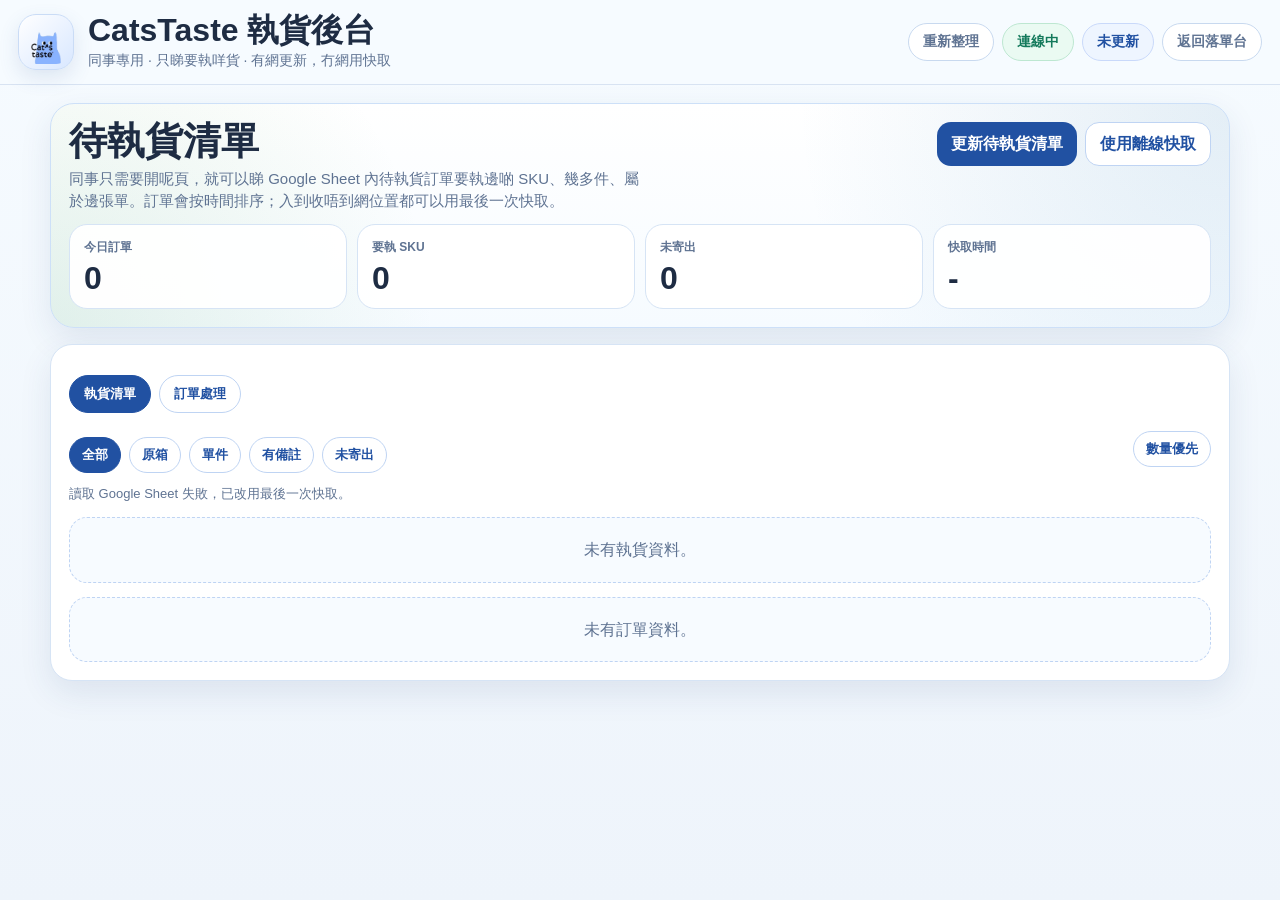
==== commit 9f3aca1a: "Add files via upload" ====
--- a/packing.html
+++ b/packing.html
@@ -1,11 +1,11 @@
-﻿<!doctype html>
+<!doctype html>
 <html lang="zh-HK">
 <head>
   <meta charset="utf-8" />
   <meta name="viewport" content="width=device-width, initial-scale=1, viewport-fit=cover" />
   <title>CatsTaste 執貨後台</title>
   <link rel="manifest" href="./manifest.webmanifest" />
-  <link rel="icon" href="./icon-192.png" type="image/png" />
+  <link rel="icon" href="./icon-192.png" type="image/png" />
   <link rel="stylesheet" href="./assets/css/packing.css" />
 </head>
 <body>
@@ -29,11 +29,11 @@
     <section class="hero">
       <div class="hero-head">
         <div>
-          <h2>今日要執嘅貨</h2>
-          <p>同事只需要開呢頁，就可以睇今日 Google Sheet 訂單要執邊啲 SKU、幾多件、屬於邊張單。入到收唔到網位置都可以用最後一次快取。</p>
+          <h2>待執貨清單</h2>
+          <p>同事只需要開呢頁，就可以睇 Google Sheet 內待執貨訂單要執邊啲 SKU、幾多件、屬於邊張單。訂單會按時間排序；入到收唔到網位置都可以用最後一次快取。</p>
         </div>
         <div class="hero-actions">
-          <button id="refreshBtn" type="button">更新今日執貨清單</button>
+          <button id="refreshBtn" type="button">更新待執貨清單</button>
           <button id="useCacheBtn" class="secondary" type="button">使用離線快取</button>
         </div>
       </div>
@@ -60,7 +60,7 @@
         </div>
         <button type="button" id="sortBtn" class="sort-btn">數量優先</button>
       </div>
-      <div id="statusLine" class="status-line">未下載資料。請有網時按「更新今日執貨清單」。</div>
+      <div id="statusLine" class="status-line">未下載資料。請有網時按「更新待執貨清單」。</div>
       <div id="packingList" class="packing-list"></div>
       <div id="ordersBoard" class="orders-board" hidden></div>
     </section>
@@ -76,13 +76,47 @@
       </div>
       <div id="verifyItems" class="verify-items"></div>
       <div id="verifyNotes" class="verify-meta"></div>
+
+      <div class="verify-form-grid">
+        <div>
+          <label for="verifyCourierCompany">快遞公司</label>
+          <select id="verifyCourierCompany">
+            <option value="">請選擇</option>
+            <option value="SF Express">SF Express</option>
+            <option value="JD Logistics">JD Logistics</option>
+            <option value="Hongkong Post">Hongkong Post</option>
+            <option value="Other">Other</option>
+          </select>
+        </div>
+        <div>
+          <label for="verifyTrackingNo">快遞單號</label>
+          <input id="verifyTrackingNo" placeholder="可掃描 / 手動輸入" autocomplete="off" />
+        </div>
+      </div>
+
+      <div class="verify-scanner-actions">
+        <button type="button" class="secondary" id="startScanBtn">掃描 barcode / QR code</button>
+        <button type="button" class="secondary hidden" id="stopScanBtn">停止掃描</button>
+        <button type="button" class="secondary" id="copyShipNoticeBtn">複製出貨通知</button>
+      </div>
+
+      <div id="scannerWrap" class="scanner-wrap hidden">
+        <video id="scanVideo" playsinline muted></video>
+        <div class="scanner-hint">將快遞單號 barcode / QR code 對準鏡頭中央；如裝置不支援，請手動輸入。</div>
+      </div>
+
+      <div>
+        <label for="shipNoticePreview">WhatsApp 出貨通知預覽</label>
+        <textarea id="shipNoticePreview" readonly></textarea>
+      </div>
+
       <div class="verify-actions">
         <button type="button" class="secondary" id="verifyCloseBtn">關閉</button>
         <button type="button" id="verifyConfirmBtn">確認已寄出</button>
       </div>
     </div>
-  </div>
-  <script src="./assets/js/packing.js"></script>
+  </div>
+  <script src="./assets/js/packing.js"></script>
 </body>
 </html>
-
+
--- a/assets/css/packing.css
+++ b/assets/css/packing.css
@@ -1,615 +1,672 @@
-﻿    :root {
-      --bg: #eef4fb;
-      --panel: #ffffff;
-      --line: #d8e3f2;
-      --ink: #1e2c43;
-      --muted: #5f7392;
-      --brand: #2151a2;
-      --brand-soft: #dcebff;
-      --ok: #13795b;
-      --ok-soft: #eafaf2;
-      --warn: #9a5800;
-      --warn-soft: #fff5e3;
-      --bad: #b42318;
-      --bad-soft: #fff3f2;
-      --radius: 18px;
-      --shadow: 0 12px 32px rgba(39, 72, 122, 0.10);
-      --tasty: #F5C842;
-      --healthy: #5BAD6F;
-      --purrfect: #4A90C4;
-      --kitten: #F48FB1;
-      --senior: #9B59B6;
-      --snack: #F39C12;
-    }
-    * { box-sizing: border-box; }
-    html, body { margin: 0; padding: 0; background: linear-gradient(180deg, #f6fbff 0%, var(--bg) 100%); color: var(--ink); font-family: "Segoe UI", "PingFang TC", "Microsoft JhengHei", sans-serif; }
-    body { min-height: 100vh; }
-    a { color: inherit; text-decoration: none; }
-    button, input { font: inherit; }
-    button {
-      border: 0;
-      border-radius: 14px;
-      min-height: 44px;
-      padding: 0 14px;
-      background: var(--brand);
-      color: #fff;
-      font-weight: 800;
-      cursor: pointer;
-    }
-    button.secondary {
-      background: #fff;
-      color: var(--brand);
-      border: 1px solid #bfd4f3;
-    }
-    button.ghost {
-      background: transparent;
-      color: var(--brand);
-      border: 1px dashed #bfd4f3;
-    }
-    input {
-      width: 100%;
-      min-height: 46px;
-      border-radius: 14px;
-      border: 1px solid #cddcf2;
-      padding: 0 14px;
-      background: #fff;
-      color: var(--ink);
-    }
-    .topbar {
-      position: sticky;
-      top: 0;
-      z-index: 10;
-      display:flex;
-      justify-content:space-between;
-      align-items:center;
-      gap: 12px;
-      padding: 14px 18px;
-      background: rgba(246, 251, 255, 0.96);
-      border-bottom: 1px solid var(--line);
-      backdrop-filter: blur(12px);
-    }
-    .brand {
-      display:flex;
-      align-items:center;
-      gap: 14px;
-      min-width: 0;
-    }
-    .logo {
-      width: 56px;
-      height: 56px;
-      border-radius: 18px;
-      background: linear-gradient(135deg, #ffffff 0%, #d8e7ff 100%);
-      border: 1px solid #cadcf6;
-      display:grid;
-      place-items:center;
-      box-shadow: 0 8px 20px rgba(62, 99, 165, 0.14);
-      flex: 0 0 auto;
-    }
-    .logo img {
-      width: 44px;
-      height: 44px;
-      object-fit: contain;
-      border-radius: 12px;
-    }
-    .brand h1 {
-      margin: 0;
-      font-size: clamp(24px, 4vw, 32px);
-      line-height: 1.05;
-    }
-    .subtitle {
-      margin-top: 4px;
-      color: var(--muted);
-      font-size: 14px;
-    }
-    .status {
-      display:flex;
-      flex-wrap: wrap;
-      gap: 8px;
-      justify-content: flex-end;
-    }
-    .pill {
-      display:inline-flex;
-      align-items:center;
-      min-height: 38px;
-      padding: 0 14px;
-      border-radius: 999px;
-      border: 1px solid #c8d9ef;
-      background: #fff;
-      color: var(--muted);
-      font-size: 14px;
-      font-weight: 800;
-    }
-    .pill.ok { color: var(--ok); background: var(--ok-soft); border-color: #bde7d1; }
-    .pill.warn { color: var(--warn); background: var(--warn-soft); border-color: #ffd79d; }
-    .pill.bad { color: var(--bad); background: var(--bad-soft); border-color: #ffcfc9; }
-    .pill.info { color: var(--brand); background: #eef5ff; border-color: #c9d9fa; }
-    main {
-      width: min(1180px, calc(100vw - 24px));
-      margin: 18px auto 28px;
-      display:grid;
-      gap: 16px;
-    }
-    .hero {
-      display:grid;
-      gap: 12px;
-      padding: 18px;
-      border: 1px solid #cde0f8;
-      border-radius: 24px;
-      background:
-        radial-gradient(circle at top right, rgba(74, 144, 196, .15), transparent 36%),
-        radial-gradient(circle at left bottom, rgba(91, 173, 111, .14), transparent 32%),
-        linear-gradient(180deg, #ffffff 0%, #f6fbff 100%);
-      box-shadow: var(--shadow);
-    }
-    .hero-head {
-      display:flex;
-      justify-content:space-between;
-      gap: 14px;
-      align-items:flex-start;
-      flex-wrap: wrap;
-    }
-    .hero h2 {
-      margin: 0;
-      font-size: clamp(26px, 4vw, 38px);
-      line-height: 1;
-    }
-    .hero p {
-      margin: 8px 0 0;
-      color: var(--muted);
-      font-size: 15px;
-      line-height: 1.45;
-      max-width: 70ch;
-    }
-    .hero-actions {
-      display:flex;
-      flex-wrap: wrap;
-      gap: 8px;
-    }
-    .stats {
-      display:grid;
-      grid-template-columns: repeat(4, minmax(0, 1fr));
-      gap: 10px;
-    }
-    .stat {
-      padding: 14px;
-      border-radius: 18px;
-      border: 1px solid #d6e4f5;
-      background: rgba(255,255,255,.96);
-    }
-    .stat span {
-      display:block;
-      font-size: 12px;
-      color: var(--muted);
-      font-weight: 700;
-    }
-    .stat strong {
-      display:block;
-      margin-top: 6px;
-      font-size: clamp(24px, 4vw, 32px);
-      line-height: 1;
-    }
-    .card {
-      padding: 18px;
-      border-radius: 22px;
-      border: 1px solid #d6e4f5;
-      background: #fff;
-      box-shadow: var(--shadow);
-    }
-    .filter-row {
-      display:flex;
-      gap: 8px;
-      flex-wrap: wrap;
-      margin-top: 12px;
-    }
-    .toolbar-row {
-      display:flex;
-      justify-content:space-between;
-      align-items:center;
-      gap: 10px;
-      flex-wrap: wrap;
-      margin-top: 12px;
-    }
-    .sort-btn {
-      min-height: 36px;
-      padding: 0 12px;
-      border-radius: 999px;
-      background: #fff;
-      color: var(--brand);
-      border: 1px solid #bfd4f3;
-      font-size: 13px;
-      font-weight: 800;
-    }
-    .filter-row button {
-      min-height: 36px;
-      padding: 0 12px;
-      border-radius: 999px;
-      background: #fff;
-      color: var(--brand);
-      border: 1px solid #bfd4f3;
-      font-size: 13px;
-    }
-    .filter-row button.active {
-      background: var(--brand);
-      color: #fff;
-      border-color: var(--brand);
-    }
-    .status-line {
-      margin-top: 12px;
-      color: var(--muted);
-      font-size: 13px;
-      line-height: 1.45;
-    }
-    .packing-list {
-      display:grid;
-      gap: 12px;
-      margin-top: 14px;
-    }
-    .packing-item {
-      border: 1px solid #d9e4f6;
-      border-left: 8px solid var(--series-color, #6B7A90);
-      border-radius: 20px;
-      background: linear-gradient(180deg, #ffffff 0%, var(--series-soft, #f8fbff) 100%);
-      padding: 14px;
-      display:grid;
-      gap: 12px;
-    }
-    .packing-top {
-      display:grid;
-      grid-template-columns: minmax(0, 1fr) auto;
-      gap: 12px;
-      align-items:start;
-    }
-    .packing-sku {
-      display:flex;
-      flex-wrap: wrap;
-      gap: 8px;
-      align-items:center;
-      font-weight: 900;
-      font-size: 18px;
-    }
-    .packing-badge {
-      display:inline-flex;
-      align-items:center;
-      min-height: 28px;
-      padding: 0 10px;
-      border-radius: 999px;
-      border: 1px solid #d7e3f3;
-      background: #fff;
-      color: var(--muted);
-      font-size: 12px;
-      font-weight: 800;
-    }
-    .packing-name {
-      margin-top: 6px;
-      color: var(--muted);
-      line-height: 1.4;
-      font-size: 14px;
-    }
-    .packing-qty {
-      text-align:right;
-      color: var(--brand);
-      font-size: clamp(28px, 4vw, 38px);
-      font-weight: 900;
-      line-height: 1;
-      white-space: nowrap;
-    }
-    .packing-qty span {
-      display:block;
-      margin-top: 6px;
-      font-size: 12px;
-      color: var(--muted);
-      font-weight: 700;
-    }
-    .packing-meta {
-      display:flex;
-      flex-wrap:wrap;
-      gap: 8px;
-    }
-    .packing-meta span {
-      display:inline-flex;
-      align-items:center;
-      min-height: 30px;
-      padding: 0 10px;
-      border-radius: 999px;
-      border:1px solid #d7e3f3;
-      background:#fff;
-      color: var(--muted);
-      font-size: 12px;
-      font-weight: 800;
-    }
-    .order-list {
-      display:grid;
-      gap: 8px;
-    }
-    .view-switch {
-      display:flex;
-      gap: 8px;
-      flex-wrap: wrap;
-      margin-top: 12px;
-    }
-    .view-switch button {
-      min-height: 38px;
-      padding: 0 14px;
-      border-radius: 999px;
-      background: #fff;
-      color: var(--brand);
-      border: 1px solid #bfd4f3;
-      font-size: 13px;
-      font-weight: 800;
-    }
-    .view-switch button.active {
-      background: var(--brand);
-      color: #fff;
-      border-color: var(--brand);
-    }
-    .order-row {
-      display:grid;
-      grid-template-columns: minmax(0, 1fr) auto;
-      gap: 10px;
-      border-top: 1px dashed #d7e3f3;
-      padding-top: 10px;
-    }
-    .order-row:first-child {
-      border-top: 0;
-      padding-top: 0;
-    }
-    .order-head {
-      display:flex;
-      flex-wrap:wrap;
-      gap: 8px;
-      align-items:center;
-      font-weight: 900;
-      font-size: 13px;
-    }
-    .order-head .person {
-      color: var(--muted);
-      font-weight: 700;
-    }
-    .order-note {
-      margin-top: 6px;
-      padding: 8px 10px;
-      border-radius: 12px;
-      border: 1px solid #ffd89c;
-      background: #fff7e6;
-      color: #8b4c00;
-      font-size: 12px;
-      line-height: 1.4;
-      overflow-wrap:anywhere;
-    }
-    .order-qty {
-      text-align:right;
-      font-size: 22px;
-      font-weight: 900;
-      color: var(--brand);
-      white-space: nowrap;
-    }
-    .order-qty span {
-      display:block;
-      margin-top: 3px;
-      color: var(--muted);
-      font-size: 11px;
-      font-weight: 700;
-    }
-    .orders-board {
-      display:grid;
-      gap: 12px;
-      margin-top: 14px;
-    }
-    .order-card {
-      border: 1px solid #d9e4f6;
-      border-radius: 20px;
-      background: linear-gradient(180deg, #ffffff 0%, #f8fbff 100%);
-      padding: 14px;
-      display:grid;
-      gap: 10px;
-    }
-    .order-card.needs-send {
-      border-color: #ffd79d;
-      box-shadow: inset 0 0 0 1px rgba(154, 88, 0, 0.08);
-    }
-    .order-card.sent-check {
-      border-color: #c9d9fa;
-    }
-    .order-card.verified {
-      border-color: #bde7d1;
-    }
-    .order-card-top {
-      display:grid;
-      grid-template-columns: minmax(0, 1fr) auto;
-      gap: 10px;
-      align-items:start;
-    }
-    .order-card-head {
-      display:flex;
-      flex-wrap: wrap;
-      gap: 8px;
-      align-items:center;
-    }
-    .order-card-head strong {
-      font-size: 18px;
-    }
-    .order-card-meta {
-      color: var(--muted);
-      font-size: 12px;
-      line-height: 1.45;
-    }
-    .order-card-total {
-      text-align:right;
-      font-size: 28px;
-      line-height: 1;
-      font-weight: 900;
-      color: var(--brand);
-      white-space: nowrap;
-    }
-    .order-card-total span {
-      display:block;
-      margin-top: 6px;
-      color: var(--muted);
-      font-size: 12px;
-      font-weight: 700;
-    }
-    .order-contact {
-      display:grid;
-      gap: 8px;
-      padding: 10px 12px;
-      border-radius: 16px;
-      border: 1px solid #d9e4f6;
-      background: #fff;
-    }
-    .order-contact strong {
-      font-size: 16px;
-    }
-    .order-address {
-      color: var(--muted);
-      font-size: 13px;
-      line-height: 1.45;
-      overflow-wrap:anywhere;
-    }
-    .order-items {
-      display:grid;
-      gap: 6px;
-    }
-    .order-item-line {
-      display:flex;
-      justify-content:space-between;
-      gap: 10px;
-      padding: 8px 10px;
-      border-radius: 14px;
-      background: #fff;
-      border: 1px solid #e1e8f5;
-      font-size: 13px;
-    }
-    .order-item-line strong {
-      display:block;
-      font-size: 13px;
-    }
-    .order-item-line span {
-      color: var(--muted);
-      font-size: 12px;
-    }
-    .order-notes {
-      display:grid;
-      gap: 8px;
-    }
-    .order-note-block {
-      padding: 10px 12px;
-      border-radius: 14px;
-      border: 1px solid #ffd89c;
-      background: #fff7e6;
-      color: #8b4c00;
-      font-size: 13px;
-      line-height: 1.45;
-      overflow-wrap:anywhere;
-    }
-    .order-actions {
-      display:grid;
-      grid-template-columns: repeat(4, minmax(0, 1fr));
-      gap: 8px;
-    }
-    .order-actions button {
-      min-height: 40px;
-      padding: 0 10px;
-      font-size: 13px;
-    }
-    .verify-modal {
-      position: fixed;
-      inset: 0;
-      z-index: 80;
-      background: rgba(16,24,40,.52);
-      display: flex;
-      align-items: flex-end;
-      justify-content: center;
-      padding: 12px;
-    }
-    .verify-panel {
-      width: min(720px, 100%);
-      max-height: 88vh;
-      overflow: auto;
-      background: #fff;
-      border-radius: 22px;
-      padding: 18px;
-      box-shadow: var(--shadow);
-      display: grid;
-      gap: 12px;
-    }
-    .verify-items {
-      display: grid;
-      gap: 8px;
-    }
-    .verify-item {
-      display: flex;
-      justify-content: space-between;
-      gap: 10px;
-      border: 1px solid #d9e4f6;
-      border-radius: 14px;
-      background: #f8fbff;
-      padding: 10px 12px;
-    }
-    .verify-item small,
-    .verify-meta {
-      color: var(--muted);
-      font-size: 13px;
-      line-height: 1.45;
-    }
-    .verify-actions {
-      display: grid;
-      grid-template-columns: 1fr 1fr;
-      gap: 10px;
-    }
-    .scroll-top-btn {
-      position: fixed;
-      right: 14px;
-      bottom: calc(16px + env(safe-area-inset-bottom));
-      z-index: 50;
-      width: 42px;
-      height: 42px;
-      border-radius: 999px;
-      border: 1px solid #c9d9fa;
-      background: rgba(255,255,255,.96);
-      color: var(--brand);
-      font-size: 18px;
-      font-weight: 900;
-      box-shadow: 0 14px 24px rgba(16,24,40,.16);
-      display:flex;
-      align-items:center;
-      justify-content:center;
-    }
-    .hidden {
-      display: none !important;
-    }
-    .empty {
-      padding: 20px;
-      border: 1px dashed #bfd4f3;
-      border-radius: 18px;
-      background: #f7fbff;
-      color: var(--muted);
-      text-align: center;
-      line-height: 1.45;
-    }
-    @media (max-width: 900px) {
-      .stats { grid-template-columns: repeat(2, minmax(0, 1fr)); }
-    }
-    @media (max-width: 640px) {
-      .topbar { padding: 12px; }
-      .brand { gap: 10px; }
-      .logo { width: 48px; height: 48px; border-radius: 14px; }
-      .logo img { width: 36px; height: 36px; }
-      .subtitle { font-size: 13px; }
-      main { width: min(100vw - 14px, 100%); margin: 10px auto 20px; }
-      .hero, .card { padding: 14px; border-radius: 18px; }
-      .stats { grid-template-columns: 1fr; }
-      .toolbar-row,
-      .filter-row {
-        overflow:auto;
-        flex-wrap: nowrap;
-        padding-bottom: 2px;
-      }
-      .packing-top,
-      .order-row,
-      .order-card-top { grid-template-columns: 1fr; }
-      .packing-qty,
-      .order-qty,
-      .order-card-total { text-align:left; }
-      .order-actions,
-      .verify-actions { grid-template-columns: 1fr; }
-    }
+    :root {
+      --bg: #eef4fb;
+      --panel: #ffffff;
+      --line: #d8e3f2;
+      --ink: #1e2c43;
+      --muted: #5f7392;
+      --brand: #2151a2;
+      --brand-soft: #dcebff;
+      --ok: #13795b;
+      --ok-soft: #eafaf2;
+      --warn: #9a5800;
+      --warn-soft: #fff5e3;
+      --bad: #b42318;
+      --bad-soft: #fff3f2;
+      --radius: 18px;
+      --shadow: 0 12px 32px rgba(39, 72, 122, 0.10);
+      --tasty: #F5C842;
+      --healthy: #5BAD6F;
+      --purrfect: #4A90C4;
+      --kitten: #F48FB1;
+      --senior: #9B59B6;
+      --snack: #F39C12;
+    }
+    * { box-sizing: border-box; }
+    html, body { margin: 0; padding: 0; background: linear-gradient(180deg, #f6fbff 0%, var(--bg) 100%); color: var(--ink); font-family: "Segoe UI", "PingFang TC", "Microsoft JhengHei", sans-serif; }
+    body { min-height: 100vh; }
+    a { color: inherit; text-decoration: none; }
+    button, input { font: inherit; }
+    button {
+      border: 0;
+      border-radius: 14px;
+      min-height: 44px;
+      padding: 0 14px;
+      background: var(--brand);
+      color: #fff;
+      font-weight: 800;
+      cursor: pointer;
+    }
+    button.secondary {
+      background: #fff;
+      color: var(--brand);
+      border: 1px solid #bfd4f3;
+    }
+    button.ghost {
+      background: transparent;
+      color: var(--brand);
+      border: 1px dashed #bfd4f3;
+    }
+    input {
+      width: 100%;
+      min-height: 46px;
+      border-radius: 14px;
+      border: 1px solid #cddcf2;
+      padding: 0 14px;
+      background: #fff;
+      color: var(--ink);
+    }
+    .topbar {
+      position: sticky;
+      top: 0;
+      z-index: 10;
+      display:flex;
+      justify-content:space-between;
+      align-items:center;
+      gap: 12px;
+      padding: 14px 18px;
+      background: rgba(246, 251, 255, 0.96);
+      border-bottom: 1px solid var(--line);
+      backdrop-filter: blur(12px);
+    }
+    .brand {
+      display:flex;
+      align-items:center;
+      gap: 14px;
+      min-width: 0;
+    }
+    .logo {
+      width: 56px;
+      height: 56px;
+      border-radius: 18px;
+      background: linear-gradient(135deg, #ffffff 0%, #d8e7ff 100%);
+      border: 1px solid #cadcf6;
+      display:grid;
+      place-items:center;
+      box-shadow: 0 8px 20px rgba(62, 99, 165, 0.14);
+      flex: 0 0 auto;
+    }
+    .logo img {
+      width: 44px;
+      height: 44px;
+      object-fit: contain;
+      border-radius: 12px;
+    }
+    .brand h1 {
+      margin: 0;
+      font-size: clamp(24px, 4vw, 32px);
+      line-height: 1.05;
+    }
+    .subtitle {
+      margin-top: 4px;
+      color: var(--muted);
+      font-size: 14px;
+    }
+    .status {
+      display:flex;
+      flex-wrap: wrap;
+      gap: 8px;
+      justify-content: flex-end;
+    }
+    .pill {
+      display:inline-flex;
+      align-items:center;
+      min-height: 38px;
+      padding: 0 14px;
+      border-radius: 999px;
+      border: 1px solid #c8d9ef;
+      background: #fff;
+      color: var(--muted);
+      font-size: 14px;
+      font-weight: 800;
+    }
+    .pill.ok { color: var(--ok); background: var(--ok-soft); border-color: #bde7d1; }
+    .pill.warn { color: var(--warn); background: var(--warn-soft); border-color: #ffd79d; }
+    .pill.bad { color: var(--bad); background: var(--bad-soft); border-color: #ffcfc9; }
+    .pill.info { color: var(--brand); background: #eef5ff; border-color: #c9d9fa; }
+    main {
+      width: min(1180px, calc(100vw - 24px));
+      margin: 18px auto 28px;
+      display:grid;
+      gap: 16px;
+    }
+    .hero {
+      display:grid;
+      gap: 12px;
+      padding: 18px;
+      border: 1px solid #cde0f8;
+      border-radius: 24px;
+      background:
+        radial-gradient(circle at top right, rgba(74, 144, 196, .15), transparent 36%),
+        radial-gradient(circle at left bottom, rgba(91, 173, 111, .14), transparent 32%),
+        linear-gradient(180deg, #ffffff 0%, #f6fbff 100%);
+      box-shadow: var(--shadow);
+    }
+    .hero-head {
+      display:flex;
+      justify-content:space-between;
+      gap: 14px;
+      align-items:flex-start;
+      flex-wrap: wrap;
+    }
+    .hero h2 {
+      margin: 0;
+      font-size: clamp(26px, 4vw, 38px);
+      line-height: 1;
+    }
+    .hero p {
+      margin: 8px 0 0;
+      color: var(--muted);
+      font-size: 15px;
+      line-height: 1.45;
+      max-width: 70ch;
+    }
+    .hero-actions {
+      display:flex;
+      flex-wrap: wrap;
+      gap: 8px;
+    }
+    .stats {
+      display:grid;
+      grid-template-columns: repeat(4, minmax(0, 1fr));
+      gap: 10px;
+    }
+    .stat {
+      padding: 14px;
+      border-radius: 18px;
+      border: 1px solid #d6e4f5;
+      background: rgba(255,255,255,.96);
+    }
+    .stat span {
+      display:block;
+      font-size: 12px;
+      color: var(--muted);
+      font-weight: 700;
+    }
+    .stat strong {
+      display:block;
+      margin-top: 6px;
+      font-size: clamp(24px, 4vw, 32px);
+      line-height: 1;
+    }
+    .card {
+      padding: 18px;
+      border-radius: 22px;
+      border: 1px solid #d6e4f5;
+      background: #fff;
+      box-shadow: var(--shadow);
+    }
+    .filter-row {
+      display:flex;
+      gap: 8px;
+      flex-wrap: wrap;
+      margin-top: 12px;
+    }
+    .toolbar-row {
+      display:flex;
+      justify-content:space-between;
+      align-items:center;
+      gap: 10px;
+      flex-wrap: wrap;
+      margin-top: 12px;
+    }
+    .sort-btn {
+      min-height: 36px;
+      padding: 0 12px;
+      border-radius: 999px;
+      background: #fff;
+      color: var(--brand);
+      border: 1px solid #bfd4f3;
+      font-size: 13px;
+      font-weight: 800;
+    }
+    .filter-row button {
+      min-height: 36px;
+      padding: 0 12px;
+      border-radius: 999px;
+      background: #fff;
+      color: var(--brand);
+      border: 1px solid #bfd4f3;
+      font-size: 13px;
+    }
+    .filter-row button.active {
+      background: var(--brand);
+      color: #fff;
+      border-color: var(--brand);
+    }
+    .status-line {
+      margin-top: 12px;
+      color: var(--muted);
+      font-size: 13px;
+      line-height: 1.45;
+    }
+    .packing-list {
+      display:grid;
+      gap: 12px;
+      margin-top: 14px;
+    }
+    .packing-item {
+      border: 1px solid #d9e4f6;
+      border-left: 8px solid var(--series-color, #6B7A90);
+      border-radius: 20px;
+      background: linear-gradient(180deg, #ffffff 0%, var(--series-soft, #f8fbff) 100%);
+      padding: 14px;
+      display:grid;
+      gap: 12px;
+    }
+    .packing-top {
+      display:grid;
+      grid-template-columns: minmax(0, 1fr) auto;
+      gap: 12px;
+      align-items:start;
+    }
+    .packing-sku {
+      display:flex;
+      flex-wrap: wrap;
+      gap: 8px;
+      align-items:center;
+      font-weight: 900;
+      font-size: 18px;
+    }
+    .packing-badge {
+      display:inline-flex;
+      align-items:center;
+      min-height: 28px;
+      padding: 0 10px;
+      border-radius: 999px;
+      border: 1px solid #d7e3f3;
+      background: #fff;
+      color: var(--muted);
+      font-size: 12px;
+      font-weight: 800;
+    }
+    .packing-name {
+      margin-top: 6px;
+      color: var(--muted);
+      line-height: 1.4;
+      font-size: 14px;
+    }
+    .packing-qty {
+      text-align:right;
+      color: var(--brand);
+      font-size: clamp(28px, 4vw, 38px);
+      font-weight: 900;
+      line-height: 1;
+      white-space: nowrap;
+    }
+    .packing-qty span {
+      display:block;
+      margin-top: 6px;
+      font-size: 12px;
+      color: var(--muted);
+      font-weight: 700;
+    }
+    .packing-meta {
+      display:flex;
+      flex-wrap:wrap;
+      gap: 8px;
+    }
+    .packing-meta span {
+      display:inline-flex;
+      align-items:center;
+      min-height: 30px;
+      padding: 0 10px;
+      border-radius: 999px;
+      border:1px solid #d7e3f3;
+      background:#fff;
+      color: var(--muted);
+      font-size: 12px;
+      font-weight: 800;
+    }
+    .order-list {
+      display:grid;
+      gap: 8px;
+    }
+    .view-switch {
+      display:flex;
+      gap: 8px;
+      flex-wrap: wrap;
+      margin-top: 12px;
+    }
+    .view-switch button {
+      min-height: 38px;
+      padding: 0 14px;
+      border-radius: 999px;
+      background: #fff;
+      color: var(--brand);
+      border: 1px solid #bfd4f3;
+      font-size: 13px;
+      font-weight: 800;
+    }
+    .view-switch button.active {
+      background: var(--brand);
+      color: #fff;
+      border-color: var(--brand);
+    }
+    .order-row {
+      display:grid;
+      grid-template-columns: minmax(0, 1fr) auto;
+      gap: 10px;
+      border-top: 1px dashed #d7e3f3;
+      padding-top: 10px;
+    }
+    .order-row:first-child {
+      border-top: 0;
+      padding-top: 0;
+    }
+    .order-head {
+      display:flex;
+      flex-wrap:wrap;
+      gap: 8px;
+      align-items:center;
+      font-weight: 900;
+      font-size: 13px;
+    }
+    .order-head .person {
+      color: var(--muted);
+      font-weight: 700;
+    }
+    .order-note {
+      margin-top: 6px;
+      padding: 8px 10px;
+      border-radius: 12px;
+      border: 1px solid #ffd89c;
+      background: #fff7e6;
+      color: #8b4c00;
+      font-size: 12px;
+      line-height: 1.4;
+      overflow-wrap:anywhere;
+    }
+    .order-qty {
+      text-align:right;
+      font-size: 22px;
+      font-weight: 900;
+      color: var(--brand);
+      white-space: nowrap;
+    }
+    .order-qty span {
+      display:block;
+      margin-top: 3px;
+      color: var(--muted);
+      font-size: 11px;
+      font-weight: 700;
+    }
+    .orders-board {
+      display:grid;
+      gap: 12px;
+      margin-top: 14px;
+    }
+    .order-card {
+      border: 1px solid #d9e4f6;
+      border-radius: 20px;
+      background: linear-gradient(180deg, #ffffff 0%, #f8fbff 100%);
+      padding: 14px;
+      display:grid;
+      gap: 10px;
+    }
+    .order-card.needs-send {
+      border-color: #ffd79d;
+      box-shadow: inset 0 0 0 1px rgba(154, 88, 0, 0.08);
+    }
+    .order-card.sent-check {
+      border-color: #c9d9fa;
+    }
+    .order-card.verified {
+      border-color: #bde7d1;
+    }
+    .order-card-top {
+      display:grid;
+      grid-template-columns: minmax(0, 1fr) auto;
+      gap: 10px;
+      align-items:start;
+    }
+    .order-card-head {
+      display:flex;
+      flex-wrap: wrap;
+      gap: 8px;
+      align-items:center;
+    }
+    .order-card-head strong {
+      font-size: 18px;
+    }
+    .order-card-meta {
+      color: var(--muted);
+      font-size: 12px;
+      line-height: 1.45;
+    }
+    .order-card-total {
+      text-align:right;
+      font-size: 28px;
+      line-height: 1;
+      font-weight: 900;
+      color: var(--brand);
+      white-space: nowrap;
+    }
+    .order-card-total span {
+      display:block;
+      margin-top: 6px;
+      color: var(--muted);
+      font-size: 12px;
+      font-weight: 700;
+    }
+    .order-contact {
+      display:grid;
+      gap: 8px;
+      padding: 10px 12px;
+      border-radius: 16px;
+      border: 1px solid #d9e4f6;
+      background: #fff;
+    }
+    .order-contact strong {
+      font-size: 16px;
+    }
+    .order-address {
+      color: var(--muted);
+      font-size: 13px;
+      line-height: 1.45;
+      overflow-wrap:anywhere;
+    }
+    .order-items {
+      display:grid;
+      gap: 6px;
+    }
+    .order-item-line {
+      display:flex;
+      justify-content:space-between;
+      gap: 10px;
+      padding: 8px 10px;
+      border-radius: 14px;
+      background: #fff;
+      border: 1px solid #e1e8f5;
+      font-size: 13px;
+    }
+    .order-item-line strong {
+      display:block;
+      font-size: 13px;
+    }
+    .order-item-line span {
+      color: var(--muted);
+      font-size: 12px;
+    }
+    .order-notes {
+      display:grid;
+      gap: 8px;
+    }
+    .order-note-block {
+      padding: 10px 12px;
+      border-radius: 14px;
+      border: 1px solid #ffd89c;
+      background: #fff7e6;
+      color: #8b4c00;
+      font-size: 13px;
+      line-height: 1.45;
+      overflow-wrap:anywhere;
+    }
+    .order-actions {
+      display:grid;
+      grid-template-columns: repeat(4, minmax(0, 1fr));
+      gap: 8px;
+    }
+    .order-actions button {
+      min-height: 40px;
+      padding: 0 10px;
+      font-size: 13px;
+    }
+    .verify-modal {
+      position: fixed;
+      inset: 0;
+      z-index: 80;
+      background: rgba(16,24,40,.52);
+      display: flex;
+      align-items: flex-end;
+      justify-content: center;
+      padding: 12px;
+    }
+    .verify-panel {
+      width: min(720px, 100%);
+      max-height: 88vh;
+      overflow: auto;
+      background: #fff;
+      border-radius: 22px;
+      padding: 18px;
+      box-shadow: var(--shadow);
+      display: grid;
+      gap: 12px;
+    }
+    .verify-items {
+      display: grid;
+      gap: 8px;
+    }
+    .verify-item {
+      display: flex;
+      justify-content: space-between;
+      gap: 10px;
+      border: 1px solid #d9e4f6;
+      border-radius: 14px;
+      background: #f8fbff;
+      padding: 10px 12px;
+    }
+    .verify-item small,
+    .verify-meta {
+      color: var(--muted);
+      font-size: 13px;
+      line-height: 1.45;
+    }
+    .verify-actions {
+      display: grid;
+      grid-template-columns: 1fr 1fr;
+      gap: 10px;
+    }
+
+    .verify-form-grid {
+      display: grid;
+      grid-template-columns: repeat(2, minmax(0, 1fr));
+      gap: 10px;
+    }
+    .verify-form-grid label {
+      display:block;
+      margin-bottom: 6px;
+      font-size: 13px;
+      font-weight: 800;
+      color: var(--ink);
+    }
+    .verify-form-grid input,
+    .verify-form-grid select,
+    #shipNoticePreview {
+      width: 100%;
+      min-height: 46px;
+      border-radius: 14px;
+      border: 1px solid #cddcf2;
+      padding: 10px 12px;
+      background: #fff;
+      color: var(--ink);
+      font: inherit;
+    }
+    #shipNoticePreview {
+      min-height: 120px;
+      resize: vertical;
+      line-height: 1.45;
+    }
+    .verify-scanner-actions {
+      display: flex;
+      flex-wrap: wrap;
+      gap: 8px;
+    }
+    .scanner-wrap {
+      border: 1px solid #d9e4f6;
+      border-radius: 18px;
+      background: #f8fbff;
+      padding: 12px;
+      display: grid;
+      gap: 8px;
+    }
+    .scanner-wrap video {
+      width: 100%;
+      max-height: 280px;
+      border-radius: 14px;
+      background: #000;
+      object-fit: cover;
+    }
+    .scanner-hint {
+      color: var(--muted);
+      font-size: 12px;
+      line-height: 1.45;
+    }
+
+    .scroll-top-btn {
+      position: fixed;
+      right: 14px;
+      bottom: calc(16px + env(safe-area-inset-bottom));
+      z-index: 50;
+      width: 42px;
+      height: 42px;
+      border-radius: 999px;
+      border: 1px solid #c9d9fa;
+      background: rgba(255,255,255,.96);
+      color: var(--brand);
+      font-size: 18px;
+      font-weight: 900;
+      box-shadow: 0 14px 24px rgba(16,24,40,.16);
+      display:flex;
+      align-items:center;
+      justify-content:center;
+    }
+    .hidden {
+      display: none !important;
+    }
+    .empty {
+      padding: 20px;
+      border: 1px dashed #bfd4f3;
+      border-radius: 18px;
+      background: #f7fbff;
+      color: var(--muted);
+      text-align: center;
+      line-height: 1.45;
+    }
+    @media (max-width: 900px) {
+      .stats { grid-template-columns: repeat(2, minmax(0, 1fr)); }
+    }
+    @media (max-width: 640px) {
+      .topbar { padding: 12px; }
+      .brand { gap: 10px; }
+      .logo { width: 48px; height: 48px; border-radius: 14px; }
+      .logo img { width: 36px; height: 36px; }
+      .subtitle { font-size: 13px; }
+      main { width: min(100vw - 14px, 100%); margin: 10px auto 20px; }
+      .hero, .card { padding: 14px; border-radius: 18px; }
+      .stats { grid-template-columns: 1fr; }
+      .toolbar-row,
+      .filter-row {
+        overflow:auto;
+        flex-wrap: nowrap;
+        padding-bottom: 2px;
+      }
+      .packing-top,
+      .order-row,
+      .order-card-top { grid-template-columns: 1fr; }
+      .packing-qty,
+      .order-qty,
+      .order-card-total { text-align:left; }
+      .order-actions,
+      .verify-actions,
+      .verify-form-grid { grid-template-columns: 1fr; }
+    }
